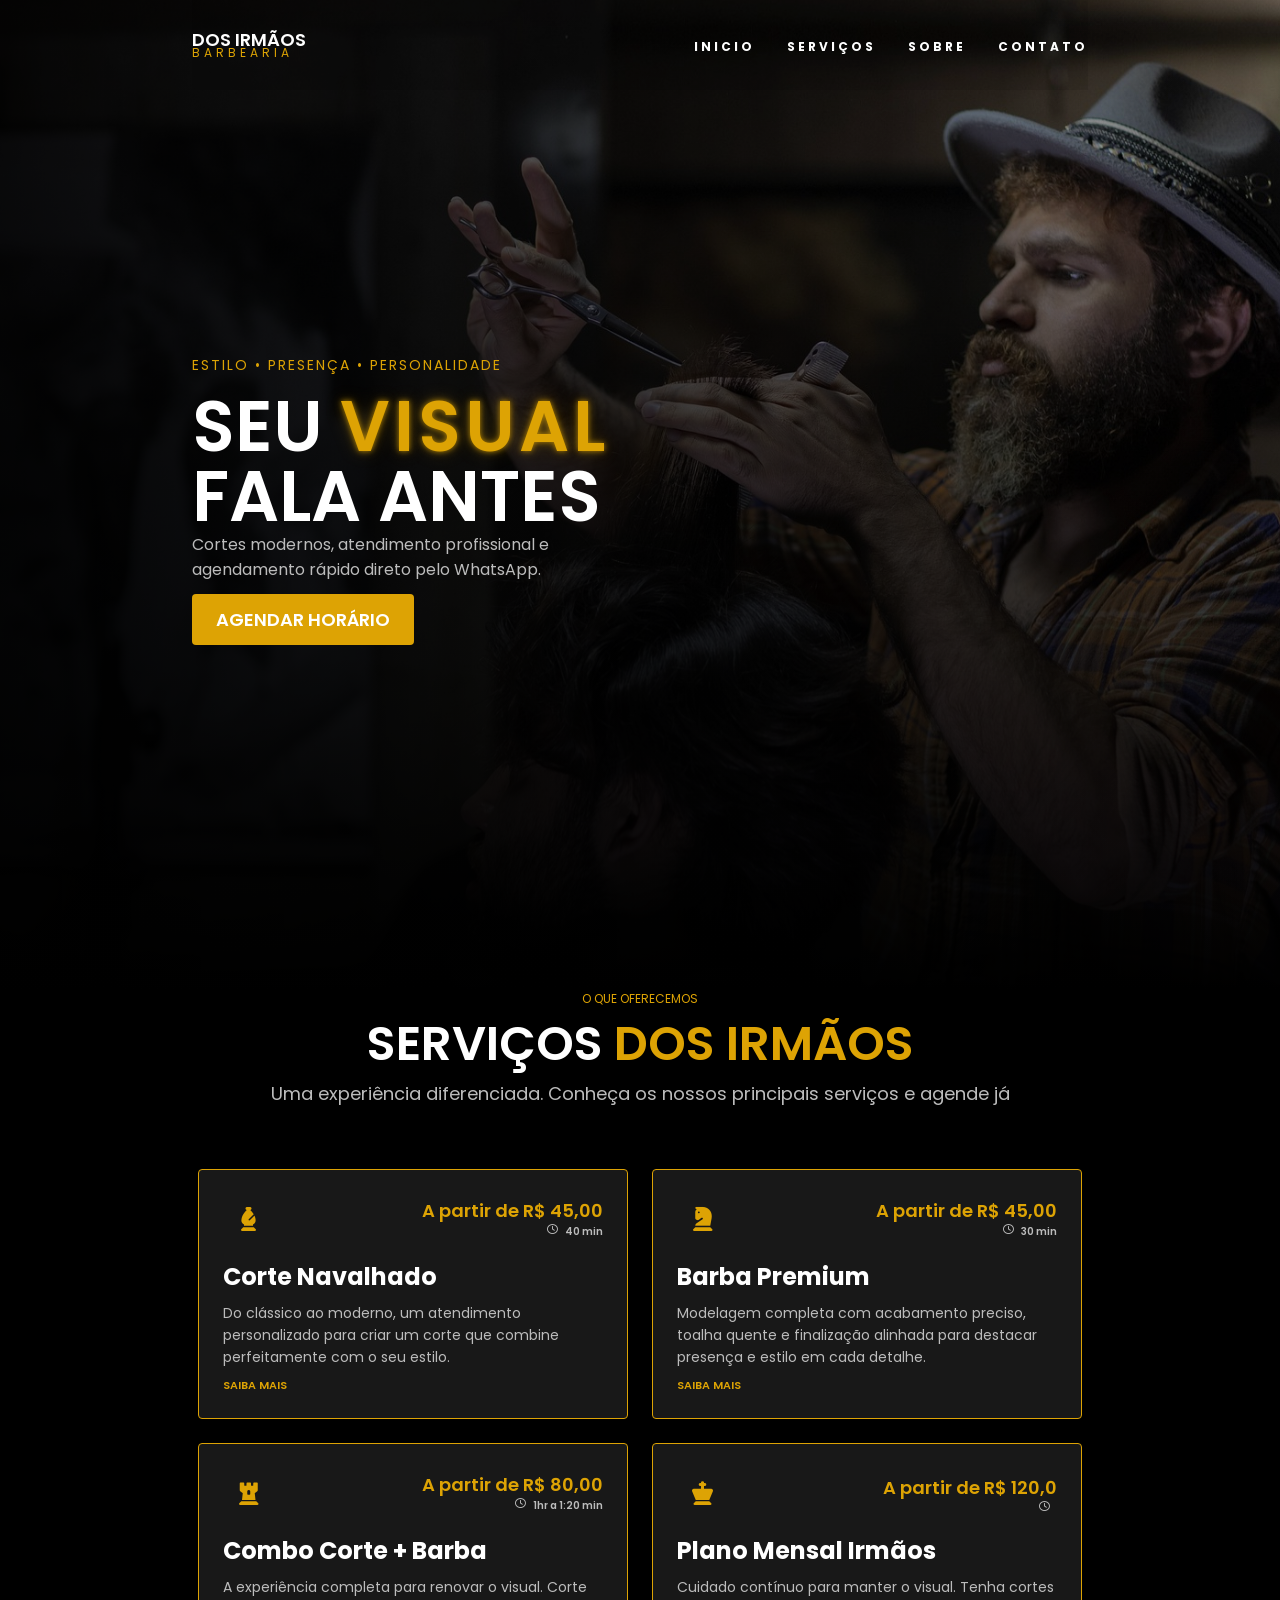
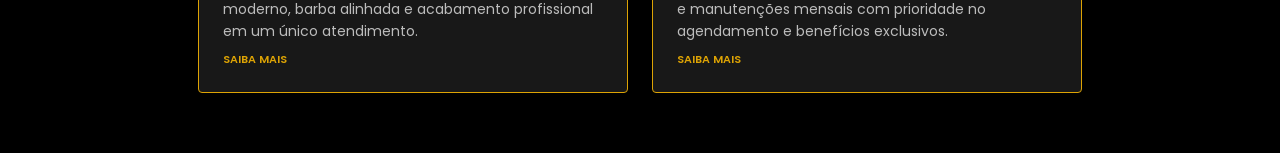
==== src/index.html @ 30e4559d "Deixei a header fixa e adicionei o efeito dela escurecer ao scrolar a tela com JS. Deixei tudo mais " ====
<!DOCTYPE html>
<html lang="en">
<head>
    <meta charset="UTF-8">
    <meta name="viewport" content="width=device-width, initial-scale=1.0">
    <link rel="stylesheet" href="https://cdnjs.cloudflare.com/ajax/libs/font-awesome/6.5.2/css/all.min.css">
    <link rel="stylesheet" href="nav_bar.css">
    <link rel="stylesheet" href="hero.css">
    <link rel="stylesheet" href="second.css">
    <title>Babearia Logo</title>
</head>
<body>
    <div class="fundo">
        <header>
            <div class="container">
                <nav id="nav_bar">
                    <div id="nav_logo">
                        <a href="/">
                            <span id="irmaos">Dos Irmãos</span>
                            <span id="barbearia">Barbearia</span>
                        </a>
                    </div>
                    <div class="mobile-menu">
                        <div class="line1"></div>
                        <div class="line2"></div>
                        <div class="line3"></div>
                    </div>
                    <div class="nav_list">
                        <ul>
                            <li><a href="/">Inicio</a></li>
                            <li><a href="/">Serviços</a></li>
                            <li><a href="/">Sobre</a></li>
                            <li><a href="/">Contato</a></li>
                        </ul>
                    </div>
                </div>
            </nav>
        </header>

        <div class="hero-section">
            <div class="container">
                <div id="hero-text">
                    <div id="text_um">
                        <p>ESTILO • PRESENÇA • PERSONALIDADE</p>
                    </div>
                    <div id="text_dois">
                        <p>SEU <span id="visual">VISUAL</span> FALA ANTES</p>
                    </div>
                    <div id="text_tres">
                        <p>Cortes modernos, atendimento profissional e agendamento rápido direto pelo WhatsApp.</p>
                    </div>

                    <div id="buttom_agendar">
                        <button>AGENDAR HORÁRIO</button>
                    </div>
                </div>
            </div>
        </div>
    </div>

    <div class="second-section">
        <div class="container">

            <div id="second_text">
                <div id="second_text_um">
                    <p>O QUE OFERECEMOS</p>
                </div>

                <div id="second_text_dois">
                    <p>SERVIÇOS <span>DOS IRMÃOS</span></p>
                </div>

                <div id="second_text_tres">
                    <p>Uma experiência diferenciada. Conheça os nossos principais serviços e agende já </p>
                </div>
            </div>

            <div class="cards">
                
                <div class="card">
                    <div id="hero_card">
                        <i class="fa-solid fa-chess-bishop icon_card"></i>

                        <div class="valor_time">
                            <p id="valor">A partir de R$ 45,00</p>
                            <div id="time">
                                <i id="relogio"
                                class="fa-regular fa-clock"></i>
                                <p> 40 min</p>
                            </div>
                        </div>
                    </div>

                    <div class="section_card">
                        <p id="corte_title">Corte Navalhado</p>

                        <p id="corte_text">
                            Do clássico ao moderno, um atendimento personalizado para criar um corte que combine perfeitamente com o seu estilo.
                        </p>

                        <a href="/">SAIBA MAIS</a>

                    </div>
                </div>

                <div class="card">
                    <div id="hero_card">
                        <i class="fa-solid fa-chess-knight icon_card"></i>

                        <div class="valor_time">
                            <p id="valor">A partir de R$ 45,00</p>
                            <div id="time">
                                <i id="relogio"
                                class="fa-regular fa-clock"></i>
                                <p> 30 min</p>
                            </div>
                        </div>
                    </div>

                    <div class="section_card">
                        <p id="corte_title">Barba Premium</p>

                        <p id="corte_text">
                            Modelagem completa com acabamento preciso, toalha quente e finalização alinhada para destacar presença e estilo em cada detalhe.
                        </p>

                        <a href="/">SAIBA MAIS</a>

                    </div>
                </div>

                <div class="card">
                    <div id="hero_card">
                        <i class="fa-solid fa-chess-rook icon_card"></i>

                        <div class="valor_time">
                            <p id="valor">A partir de R$ 80,00</p>
                            <div id="time">
                                <i id="relogio"
                                class="fa-regular fa-clock"></i>
                                <p> 1hr a 1:20 min</p>
                            </div>
                        </div>
                    </div>

                    <div class="section_card">
                        <p id="corte_title">Combo Corte + Barba</p>

                        <p id="corte_text">
                            A experiência completa para renovar o visual. Corte moderno, barba alinhada e acabamento profissional em um único atendimento.
                        </p>

                        <a href="/">SAIBA MAIS</a>

                    </div>
                </div>

                <div class="card">
                    <div id="hero_card">
                        <i class="fa-solid fa-chess-king icon_card"></i>

                        <div class="valor_time">
                            <p id="valor">A partir de R$ 120,0</p>
                            <div id="time">
                                <i id="relogio" class="fa-regular fa-clock"></i>
                            </div>
                        </div>
                    </div>

                    <div class="section_card">
                        <p id="corte_title">Plano Mensal Irmãos</p>

                        <p id="corte_text">
                            Cuidado contínuo para manter o visual. Tenha cortes e manutenções mensais com prioridade no agendamento e benefícios exclusivos.
                        </p>

                        <a href="/">SAIBA MAIS</a>

                    </div>
                </div>

            </div>

        </div>

    </div>

    <script src="nav_bar.js"></script>
</body>
</html>
---- src/nav_bar.css ----
@import url('https://fonts.googleapis.com/css2?family=Outfit:wght@100..900&display=swap');

* {
    margin: 0;
    padding: 0;
    font-family: "Poppins", sans-serif;
}

.container {
    width: 70%;
    max-width: 1200px;
    margin: 0 auto;
}

body {
    overflow-x: hidden;
    background-color: black;
}

header {
    position: fixed;
    top: 0;
    left: 0;

    width: 100%;
    z-index: 1000;

    transition: 0.3s;
}
header.scrolled {
    background-color: rgba(0, 0, 0, 0.9);
    backdrop-filter: blur(10px);
    box-shadow: 0 0 10px rgba(0, 0, 0, 0.3);

}

#irmaos {
    font-size: 18px;
    font-weight: 600;
    letter-spacing: 0px;
}

#barbearia {
    font-size: 12px;
    color: rgb(221, 163, 4);
}


a {
    color: #fff;
    text-decoration: none;
    text-transform: uppercase;
}
a:hover {
    opacity: 0.7;
}

.nav_list ul li a {
    font-size: 12px;
    font-weight: 700;
}



#nav_logo {
    margin: 0px;
    padding: 0px;
    font-size: 24px;
    text-transform: uppercase;
    letter-spacing: 4px;
}

#nav_logo a {
    display: flex;
    flex-direction: column;
    line-height: 0.9;
}

#nav_bar {
    display: flex;
    justify-content: space-between;
    align-items: center;
    font-family: "Poppins", sans-serif ;
    background-color: rgba(0, 0, 0, 0.086);
    height: 10vh;
}

.nav_list ul{
    list-style: none;
    display: flex;
}

.nav_list li {
    letter-spacing: 3px;
    margin-left: 32px;
}

.mobile-menu div {
    width: 32px;
    height: 2px;
    background-color: #fff;
    margin: 8px;
    transition: 0.3s;
}
.mobile-menu {
    display: none;
    cursor: pointer;
}
.mobile-menu:hover {
    opacity: 0.7;
}

@media (max-width: 999px) {
    .nav_list {
        position: absolute;
        top: 8vh;
        right: 0;
        width: 50vw;
        height: 92vh;

        background-color: rgba(0, 0, 0, 0.404);

        transform: translateX(100%);
        transition: transform 0.3s ease-in;
    }
    .nav_list ul {
        height: 50%;
        
        flex-direction: column;
        align-items: center;
        justify-content: space-around;
    }

    .nav_list li {
        margin-left: 0;
        opacity: 0;
    }

    .mobile-menu {
        display: block;
    }
}       

.nav_list.active {
    transform: translateX(0);
}


@keyframes navLinkFade {
    from {
        opacity: 0;
        transform: translateX(50px);
    }
    to {
        opacity: 1;
        transform: translateX(0);
    }
}


.mobile-menu.active .line1 {
    transform: rotate(-45deg) translate(-8px, 8px);
}

.mobile-menu.active .line2{
    opacity: 0;
}

.mobile-menu.active .line3 {
    transform: rotate(45deg) translate(-5px, -7px);
}
---- src/hero.css ----
@import url('https://fonts.googleapis.com/css2?family=Cormorant+Garamond:wght@300;400;500;600;700&display=swap');

@import url('https://fonts.googleapis.com/css2?family=Poppins:wght@100;200;300;400;500;600;700;800;900&display=swap');

@import url('https://fonts.googleapis.com/css2?family=Montserrat:wght@100;200;300;400;500;600;700;800;900&display=swap');

.fundo {
    background: linear-gradient(to right,rgba(0, 0, 0, 0.869), rgba(0,0,0,.1)), 
    linear-gradient(to top, rgb(0,0,0),rgba(0, 0, 0, 0.007)),
    url(img/barbeiro.png);
    background-size: cover;
    background-position: center;
    background-repeat: no-repeat;

    min-height: 100svh;
    padding-top: 10vh;
}

.hero-section {
    display: flex;
    align-items: center;
    justify-content: flex-start;

    height: 90svh;
    font-family: "Poppins", sans-serif;
}

#hero-text {
    display: flex;
    align-items: flex-start;
    justify-content: center;
    flex-direction: column;

    width: 50vh;
}

#text_um {
    color: rgb(221, 163, 4);
    font-size: 14px;
    padding: 16px 0px;
    letter-spacing: 2px;
}

#text_dois{
    color: rgb(255, 255, 255);
    font-size: 70px;
    font-weight: 600;
    line-height: 1.0;

    font-family: "Montserrat",sans-serif !important;
}

#text_tres {
    color: rgb(188, 188, 188);
    font-size: 16px;
    padding: 0 12px 0 0 ;
}

#buttom_agendar button{
    background-color: rgb(221, 163, 4);
    color: white;
    border: none;
    padding: 12px 24px;
    margin: 12px 0px 6px 0px;
    cursor: pointer;
    border-radius: 4px;

    font-size: 18px;
    font-weight: 600;
    font-family: "poppins",sans-serif;

    transition: 0.3s;
}

#buttom_agendar button:hover {
    background-color: white;
    color: rgb(221, 163, 4);
}

#visual {
    color: rgb(221, 163, 4);
    letter-spacing: 4px;

    text-shadow:
    0 0 5px rgba(221, 163, 4, 0.6),
    0 0 10px rgba(221, 163, 4, 0.4),
    0 0 20px rgba(221, 163, 4, 0.2);
}

@media (max-width: 999px) {
    .container {
        width: 80%;
    }

    .hero-section {
        align-items: flex-start;
        padding: 48px 0;
    }

    #hero-text {
        width: 100%;

        gap: 18px;
    }

    span {
        text-shadow: 0 0 5px rgba(221,163,4, 0.2),
        0 0 10px rgba(221,163,4,0.3);
    }

    #text_um {
        font-size: 12px;
    }
    #text_dois {
        font-size: 60px;
    }
    #text_tres {
        font-size: 16px;
    }


    }
---- src/second.css ----
* {
    font-family: "Poppins", sans-serif;
}

.second-section {
    background-color: black;

}



.second-section .container{
    padding:  0;
    display: flex;
    align-items: center;
    flex-direction: column;


    color: white;
    text-align: center;
}

#second_text {
    width: 100%;
    max-width: 900px;
}

#second_text_um {
    color: rgb(221, 163, 4);
    font-size: 12px;
}

#second_text_dois {
    font-size: 48px;
    font-weight: 600;

}

#second_text_dois span {
    color: rgb(221, 163, 4)
}

#second_text_tres {
    color: rgb(188, 188, 188);
    font-size: 18px;
    line-height: 1.6;
}


.cards {
    margin: 60px 0;
    display: flex;
    flex-wrap: wrap;
    align-items: center;
    justify-content: center;

    gap: 24px;
}

.card {
    background-color: rgb(24, 24, 24);
    display: flex;
    flex-direction: column;
    justify-content: space-between;
   
    border: 1px solid rgb(221, 163, 4);
    border-radius: 4px;
    padding: 24px;
    width: 380px;
    min-height: 200px;

    transition: 0.3s;
}
.card:hover {
    background-color: rgb(27, 27, 27);
    transform: translateY(-4px);

    border-color: rgb(221, 163, 4);
    box-shadow: 0 0 10px rgba(221, 163, 4,0.1),
    0 0 30px rgba(221, 163, 4,0.2);
}

#hero_card {
    display: flex;
    align-items: center;
    justify-content: space-between;

    width: 100%;
}

.icon_card {
    display: flex;
    align-items: center;
    justify-content: center;

    font-size: 24px;
    color: rgb(221, 163, 4);
    padding: 0;

    width: 50px;
    height: 50px;
    border-radius: 50%;

    transition: 0.3s;
}
.card:hover .icon_card {
    background-color: rgb(221, 163, 4);
    color: white;
}

.valor_time {
    display: flex;
    font-weight: 600;
    flex-direction: column;
    align-items: flex-end;
}
#valor {
    color: rgb(221, 163, 4);
    font-size: 18px;
}
#time {
    display: flex;
    color: rgb(188, 188, 188);
    font-size: 10px;
}
#relogio {
    color:rgb(188, 188, 188);
    font-size: 10px;
    padding: 0 8px 0 0;
}

.section_card {
    display: flex;
    flex-direction: column;
    text-align: left;
    margin-top: 12px;
    gap: 8px;
}
#corte_title {
    font-size: 24px;
    font-weight: 700;
}
#corte_text {
    font-size: 14px;
    color: rgb(188, 188, 188);
    line-height: 1.6;
}

.section_card a {
    font-size: 11px;
    color: rgb(221, 163, 4);
    font-weight: 600;

    transition: 0.3s;
}

.section_card a:hover {
    letter-spacing: 2px;
}

@media (max-width:999px) {
    
    .container {
        width: 80%;
        max-width: 900px;
    }

    #second_text_um {
        padding: 12px 0;
    }

    #second_text_dois {
        font-size: 40px;
        line-height: 1;
    }

    #second_text_tres {
        padding: 12px 0;
    }

    .card {
        width: 100%;
        max-width: 320px;

        height: auto;
    }

}
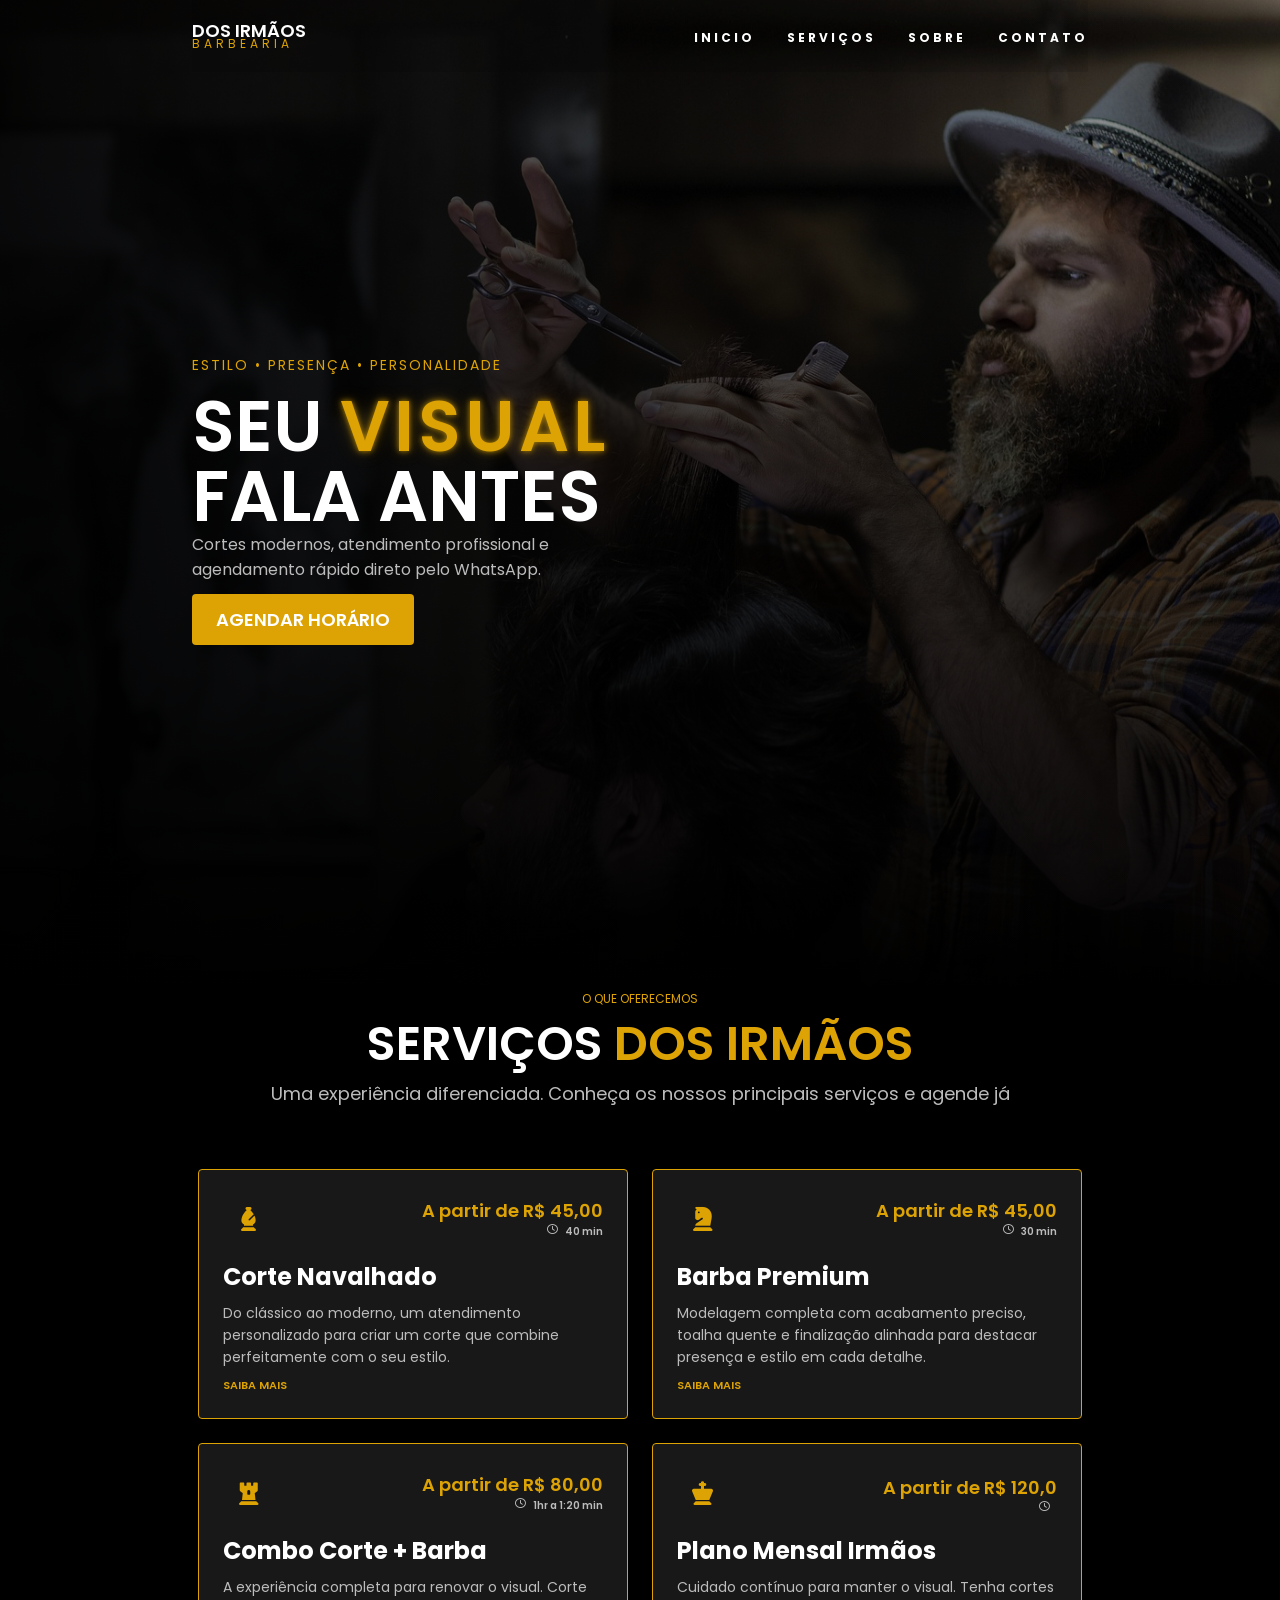
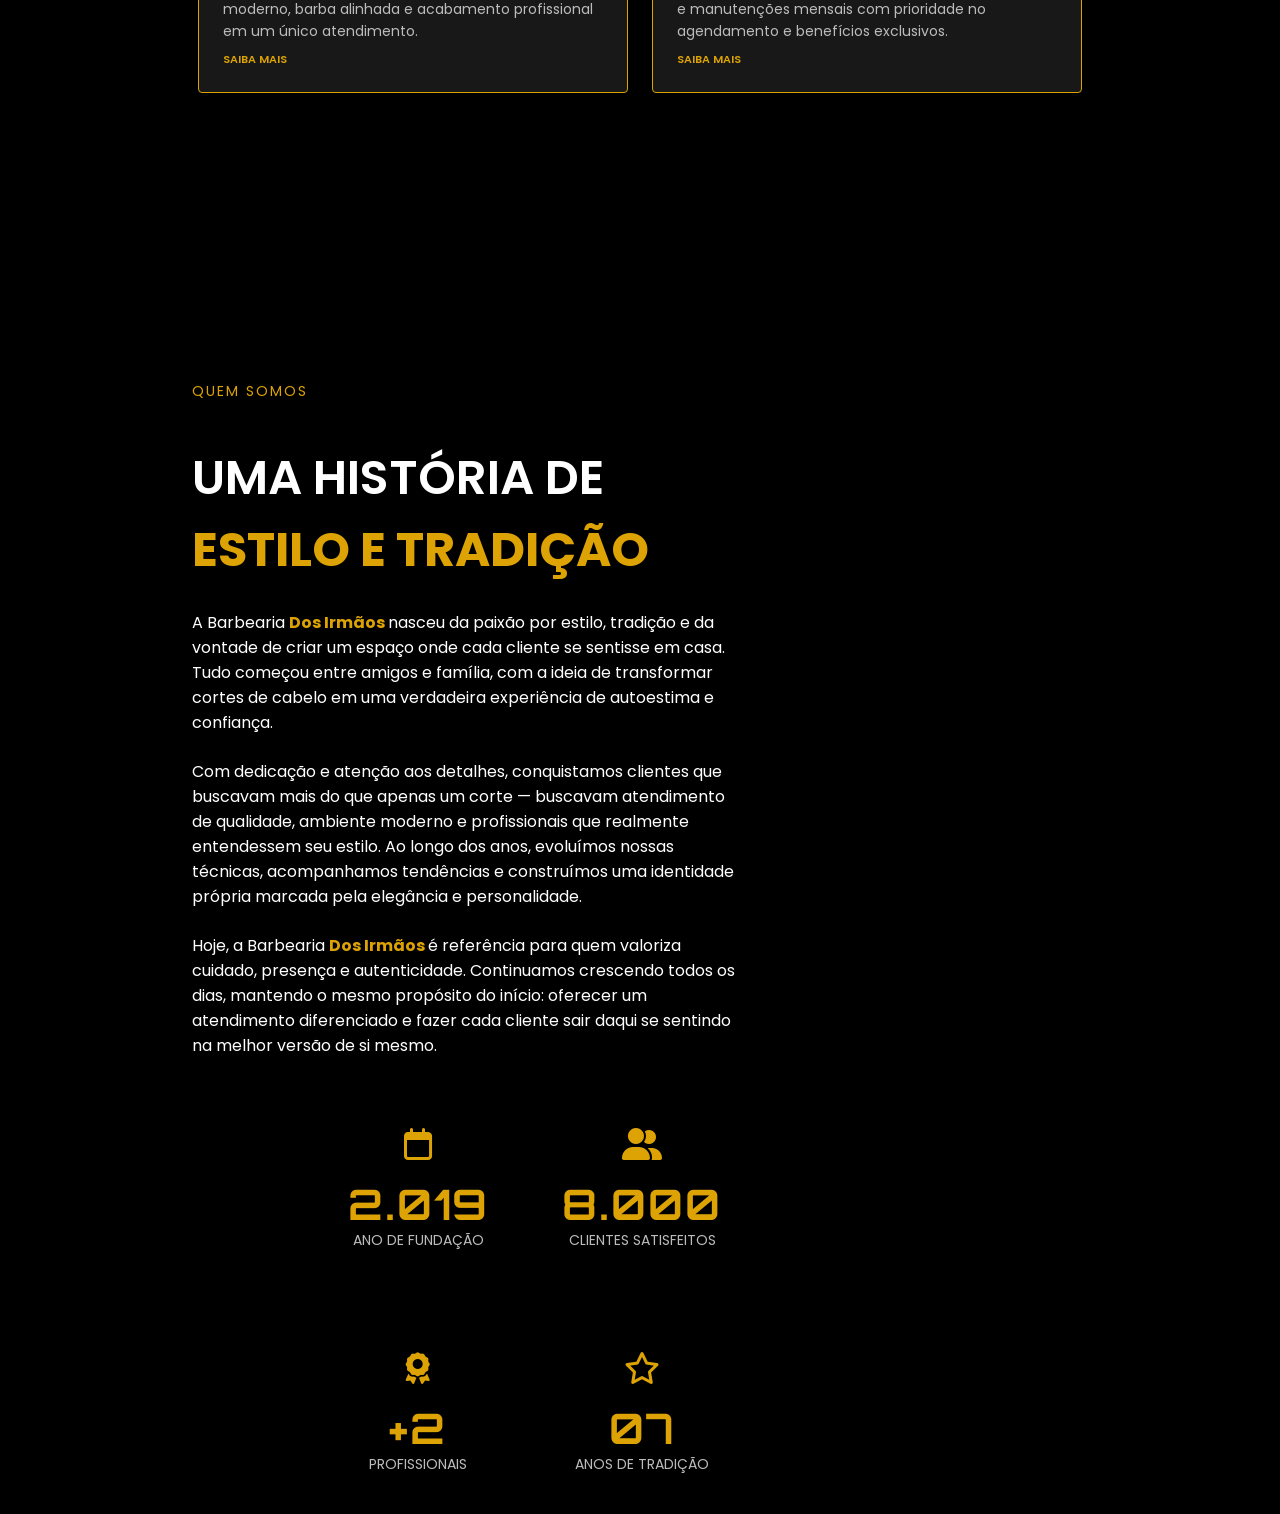
==== commit 20edc50e: "ajustei o tamanho da header. Criei a terceira sessão e deixei responsivo." ====
--- a/src/index.html
+++ b/src/index.html
@@ -7,6 +7,8 @@
     <link rel="stylesheet" href="nav_bar.css">
     <link rel="stylesheet" href="hero.css">
     <link rel="stylesheet" href="second.css">
+    <link rel="stylesheet" href="third.css">
+
     <title>Babearia Logo</title>
 </head>
 <body>
@@ -185,6 +187,65 @@
 
     </div>
 
+
+    <div class="third-section">
+        <div class="container">
+            <div id="third_history">
+
+                <p id="third_text_um">QUEM SOMOS</p>
+                <p id="third_text_dois">
+                    UMA HISTÓRIA DE <span>ESTILO E TRADIÇÃO</span>
+                </p>
+                <p>A Barbearia <span> Dos Irmãos </span> nasceu da paixão por estilo, tradição e da vontade de criar um espaço onde cada cliente se sentisse em casa. Tudo começou entre amigos e família, com a ideia de transformar cortes de cabelo em uma verdadeira experiência de autoestima e confiança.
+                </p>
+
+                <p>Com dedicação e atenção aos detalhes, conquistamos clientes que buscavam mais do que apenas um corte — buscavam atendimento de qualidade, ambiente moderno e profissionais que realmente entendessem seu estilo. Ao longo dos anos, evoluímos nossas técnicas, acompanhamos tendências e construímos uma identidade própria marcada pela elegância e personalidade.
+                </p>
+
+                <p>Hoje, a Barbearia <span> Dos Irmãos </span> é referência para quem valoriza cuidado, presença e autenticidade. Continuamos crescendo todos os dias, mantendo o mesmo propósito do início: oferecer um atendimento diferenciado e fazer cada cliente sair daqui se sentindo na melhor versão de si mesmo.</p>
+
+            </div>
+
+            <div class="third_cards">
+
+                <div class="third_card">
+                    <i class="third_icon fa-regular fa-calendar"></i>
+
+                    <h1 class="num-font">2.019</h1>
+
+                    <p>ANO DE FUNDAÇÃO</p>
+                </div>
+
+                <div class="third_card">
+                    <i class="third_icon fa-solid fa-user-group"></i>
+
+                    <h1 class="num-font">8.000</h1>
+
+                    <p>CLIENTES SATISFEITOS</p>
+                </div>
+
+                <div class="third_card">
+                    <i class="third_icon fa-solid fa-award"></i>
+
+                    <h1 class="num-font">+2</h1>
+
+                    <p>PROFISSIONAIS</p>
+                </div>
+
+                <div class="third_card">
+                    <i class="third_icon fa-regular fa-star"></i>
+
+                    <h1 class="num-font">07</h1>
+
+                    <p>ANOS DE TRADIÇÃO</p>
+                </div>
+
+            </div>
+
+        </div>
+    </div>
+
+
     <script src="nav_bar.js"></script>
 </body>
 </html>
--- a/src/nav_bar.css
+++ b/src/nav_bar.css
@@ -82,7 +82,7 @@
     align-items: center;
     font-family: "Poppins", sans-serif ;
     background-color: rgba(0, 0, 0, 0.086);
-    height: 10vh;
+    height: 8vh;
 }
 
 .nav_list ul{
--- a/src/second.css
+++ b/src/second.css
@@ -18,6 +18,7 @@
 
     color: white;
     text-align: center;
+    padding-bottom: 20vh;
 }
 
 #second_text {
--- a/src/third.css
+++ b/src/third.css
@@ -0,0 +1,114 @@
+@import url('https://fonts.googleapis.com/css2?family=Orbitron:wght@400..900&display=swap');
+
+.third-section {
+    background: linear-gradient(rgba(0, 0, 0, 0.713)), url(img/salao.png);
+    min-height: 100svh;
+}
+
+.third-section .container {
+    display: flex;
+    align-items: center;
+    justify-content: space-between;
+    flex-wrap: wrap;
+
+    color: white;
+    min-height: 100svh;
+}
+
+#third_history {
+    display: flex;
+    align-items: flex-start;
+    justify-content: center;
+    flex-direction: column;
+
+    padding: 32px 0 ;
+    width: 550px;
+    gap: 24px;
+}
+
+#third_text_um {
+    color: rgb(221, 163, 4);
+    font-size: 14px;
+    padding: 16px 0px;
+    letter-spacing: 2px;
+}
+#third_text_dois {
+    font-size: 48px;
+    font-weight: 600;
+}
+#third_text_dois span {
+    color: rgb(221, 163, 4);
+}
+
+#third_history p span {
+    color: rgb(221, 163, 4);
+    font-weight: 700;
+}
+
+.third_cards {
+    display: flex;
+    align-items: center;
+    justify-content: flex-end;
+    flex-wrap: wrap;
+
+    width: 550px;
+    gap: 24px;
+}
+
+.third_card {
+    display: flex;
+    align-items: center;
+    justify-content: center;
+    flex-direction: column;
+
+    width: 200px;
+    height: 200px;
+    
+}
+
+.third_icon {
+    color: rgb(221, 163, 4);
+    font-size: 32px;
+}
+.num-font {
+    color: rgb(221, 163, 4);
+    font-family: "Orbitron";
+    font-weight: 700;
+    font-size: 42px;
+    letter-spacing: 2px;
+
+    padding-top: 18px;
+}
+
+.third_cards p {
+    color: rgb(188, 188, 188);
+    font-size: 14px;
+}
+
+@media (max-width: 999px) {
+    .third-section .container {
+        width: 100%;
+        max-width: 900px;
+    }
+    
+    #third_history {
+        padding: 20px;
+    }
+
+    #third_text_dois {
+        font-size: 30px;
+    }
+
+
+    .third_cards {
+        padding: 20px;
+        justify-content: center;
+    }
+
+    .third_card {
+        width: 150px;
+    }
+
+
+
+}
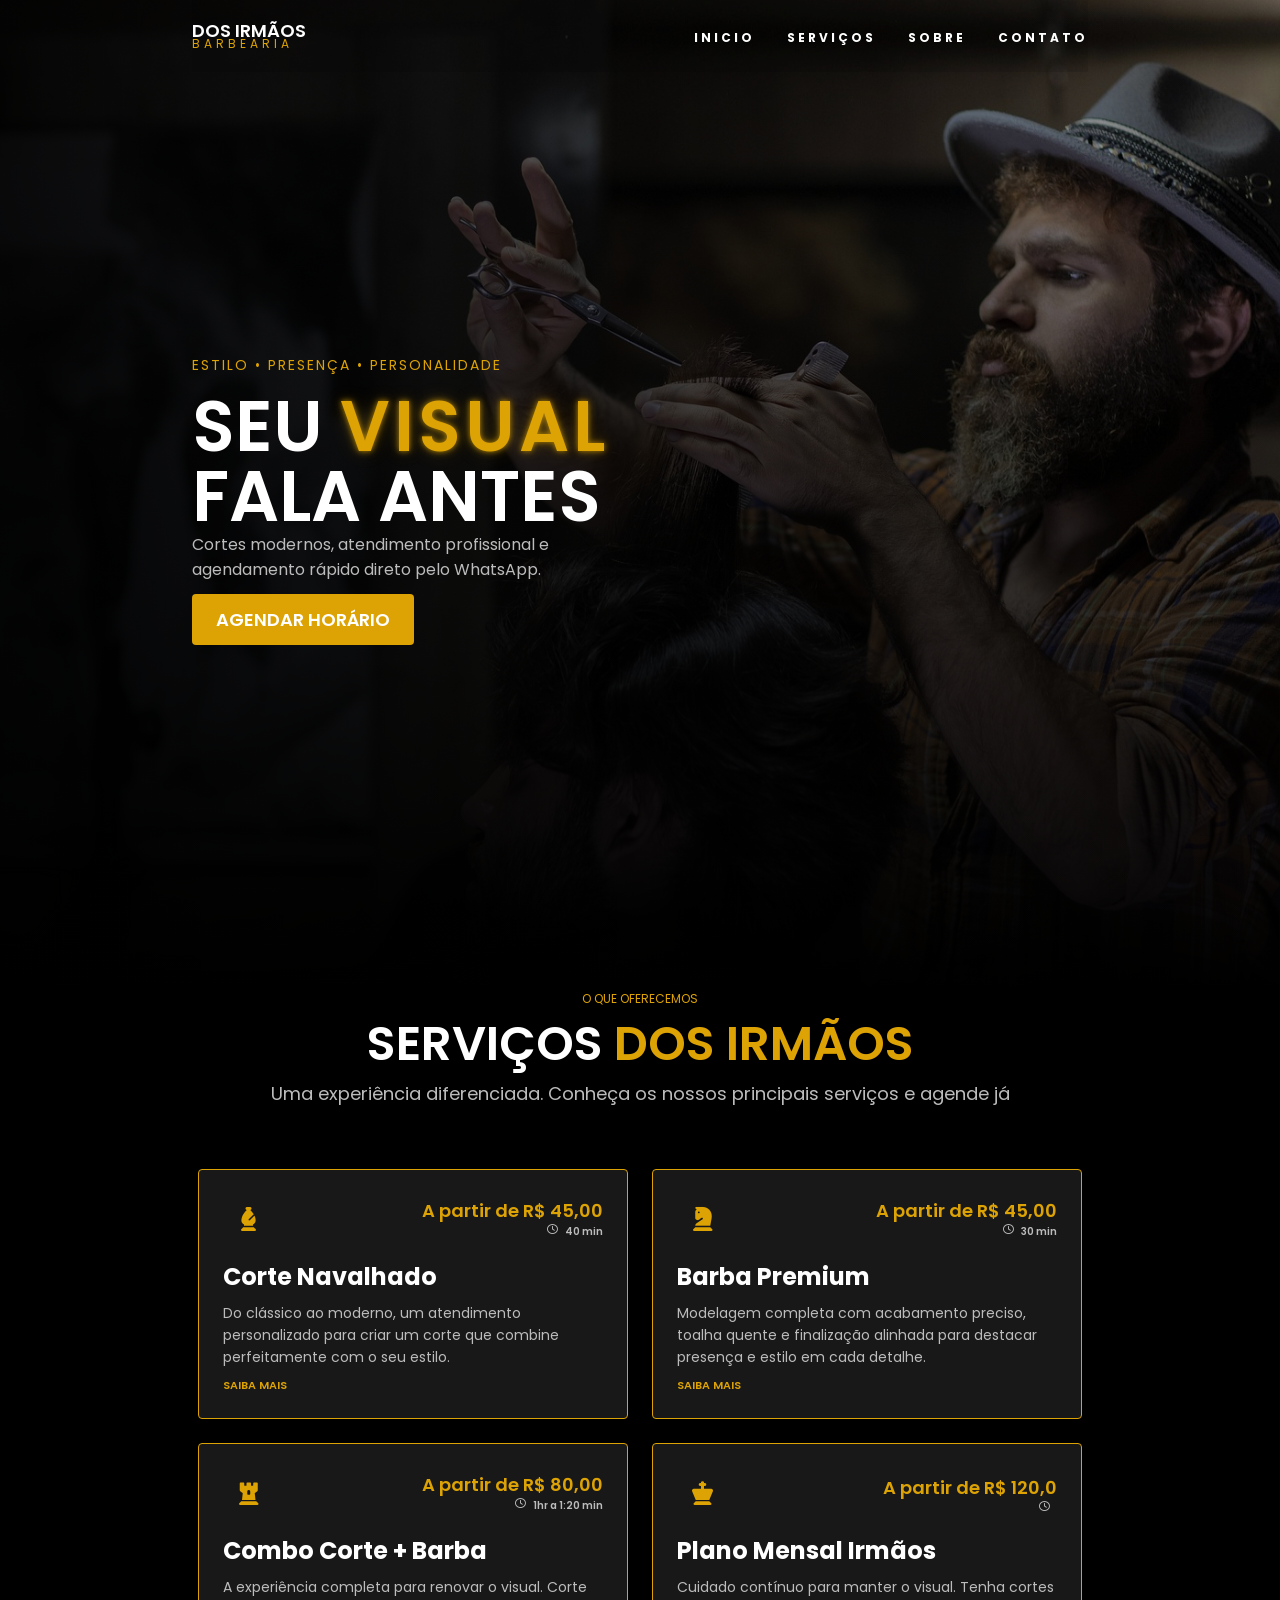
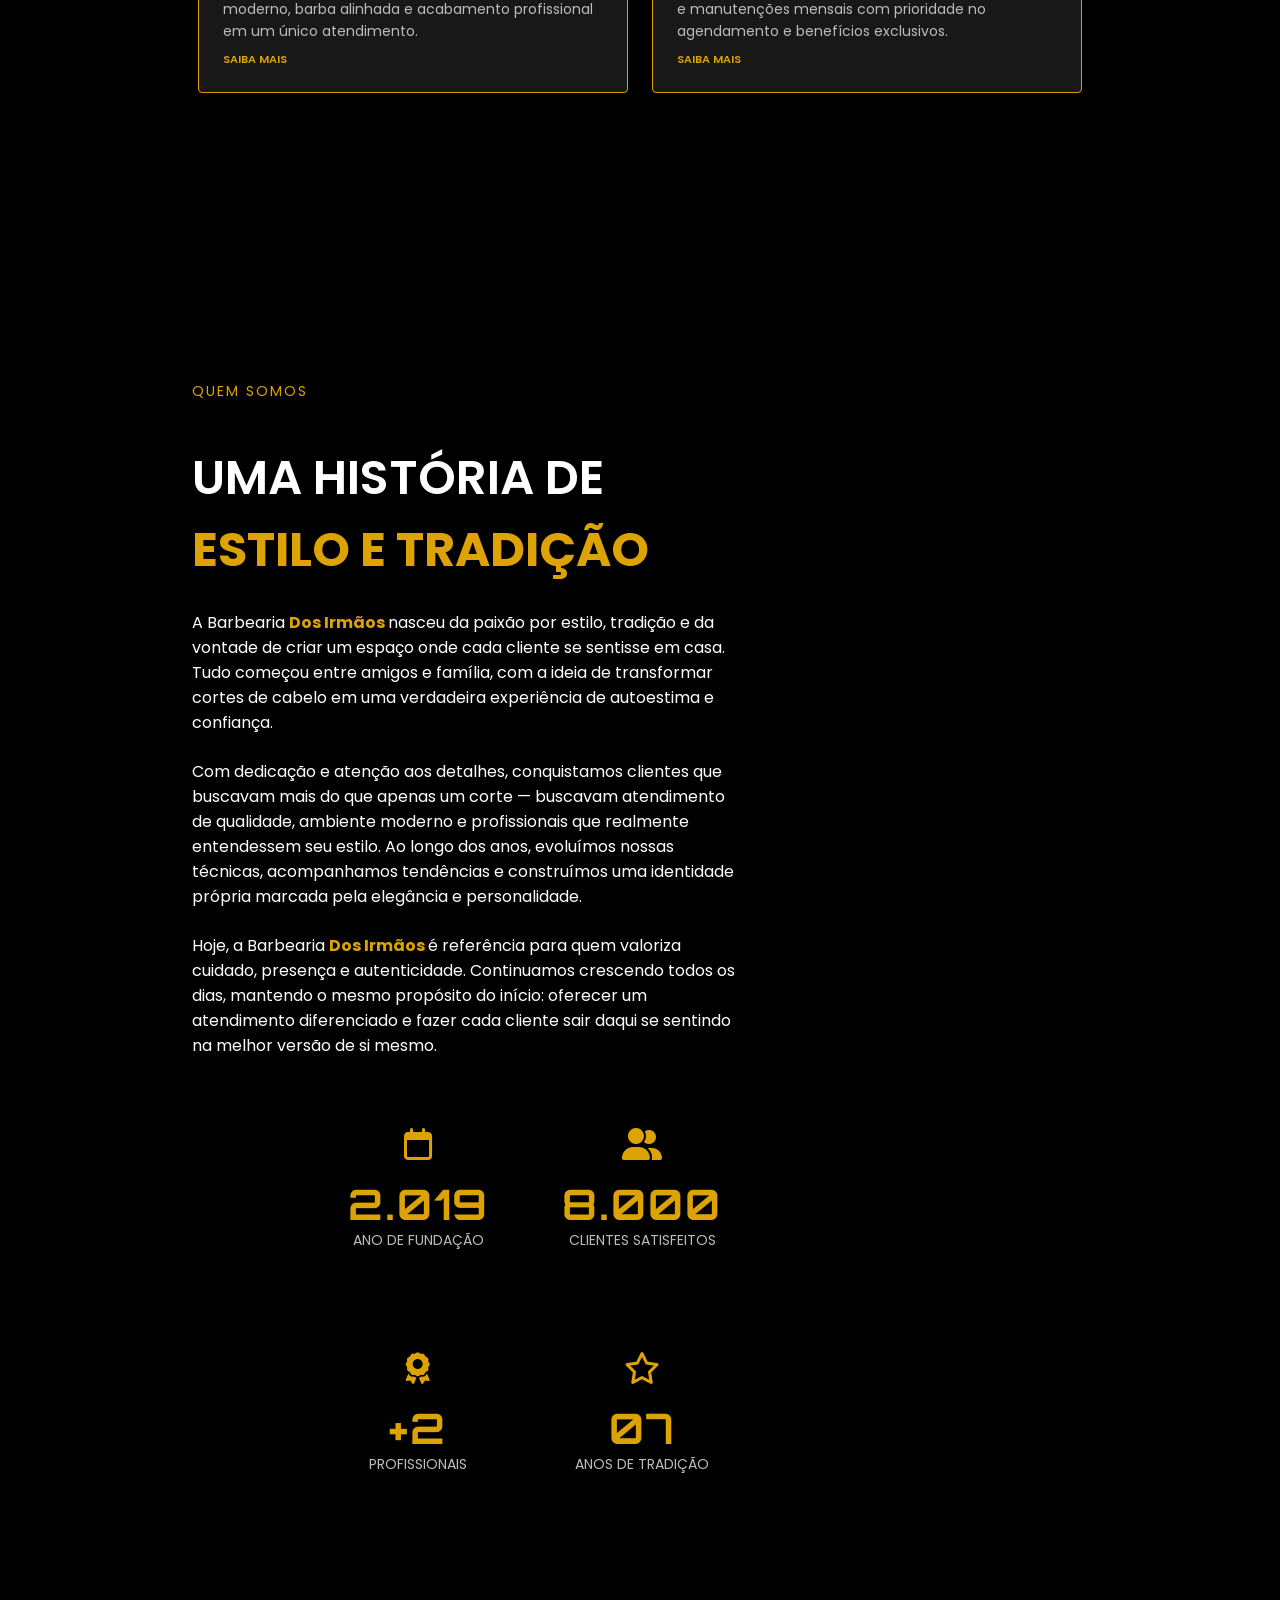
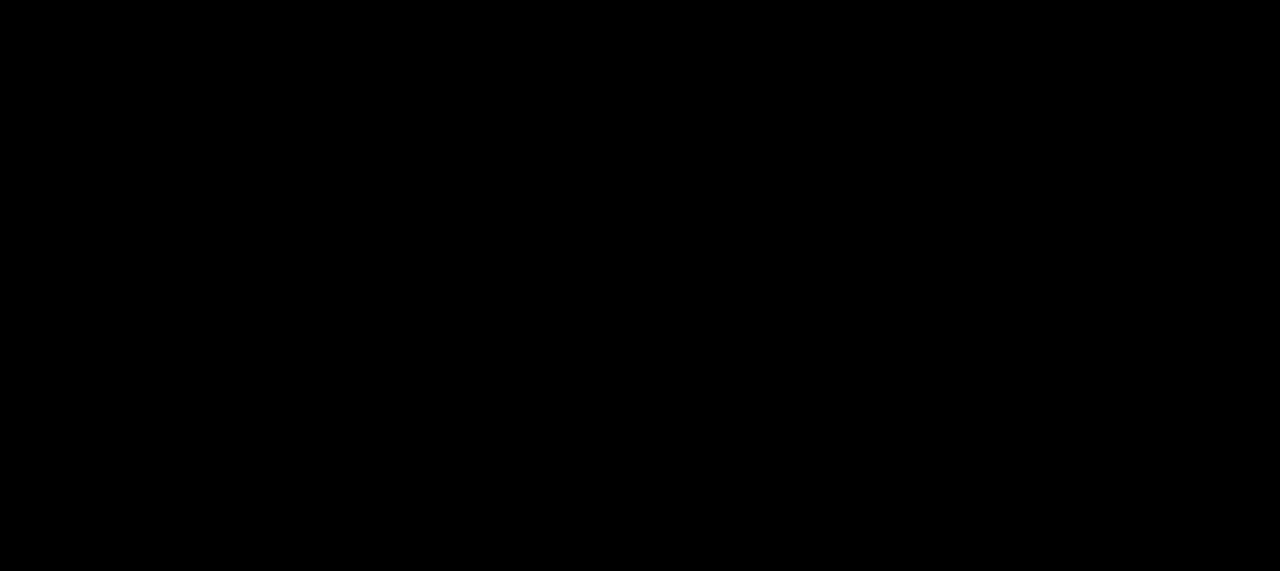
==== commit c805ec33: "Adicionei a ultima e quarta section." ====
--- a/src/index.html
+++ b/src/index.html
@@ -8,6 +8,7 @@
     <link rel="stylesheet" href="hero.css">
     <link rel="stylesheet" href="second.css">
     <link rel="stylesheet" href="third.css">
+    <link rel="stylesheet" href="fourth.css">
 
     <title>Babearia Logo</title>
 </head>
@@ -245,6 +246,35 @@
         </div>
     </div>
 
+    <div class="fourth-section">
+        <div class="container">
+            <div id="fourth_text">
+                <p>ONDE ESTAMOS</p>
+
+                <p>VENHA NOS <span>VISITAR</span></p>
+            </div>
+
+            <div class="fourth_contact">
+                <div class="contact">
+                    <div class="card_contact">
+                        <p>ENDEREÇO</p>
+                        <p>R. TATATA TATATA,100 - Samuel</p>
+                        <P>São Paulo-SP,00000-000</P>
+                        <p>Ao Lado de algum lugar</p>
+                    </div>
+                
+                </div>
+
+                <div class="google_maps">
+                    <iframe src="https://www.google.com/maps/embed?pb=!1m18!1m12!1m3!1d29320.153525972713!2d-46.68152042485352!3d-23.278752385561283!2m3!1f0!2f0!3f0!3m2!1i1024!2i768!4f13.1!3m3!1m2!1s0x94cee5f437cf13d9%3A0xf72d28011b8a12c4!2sFazenda%20Vale%20dos%20Eucaliptos!5e0!3m2!1spt-BR!2sbr!4v1778198972930!5m2!1spt-BR!2sbr" width="400" height="500" style="border:0;" allowfullscreen="" loading="lazy" referrerpolicy="no-referrer-when-downgrade"></iframe>
+                </div>
+
+                
+            </div>
+
+        </div>
+    </div>
+
 
     <script src="nav_bar.js"></script>
 </body>
--- a/src/third.css
+++ b/src/third.css
@@ -109,6 +109,5 @@
         width: 150px;
     }
 
-
-
+    
 }
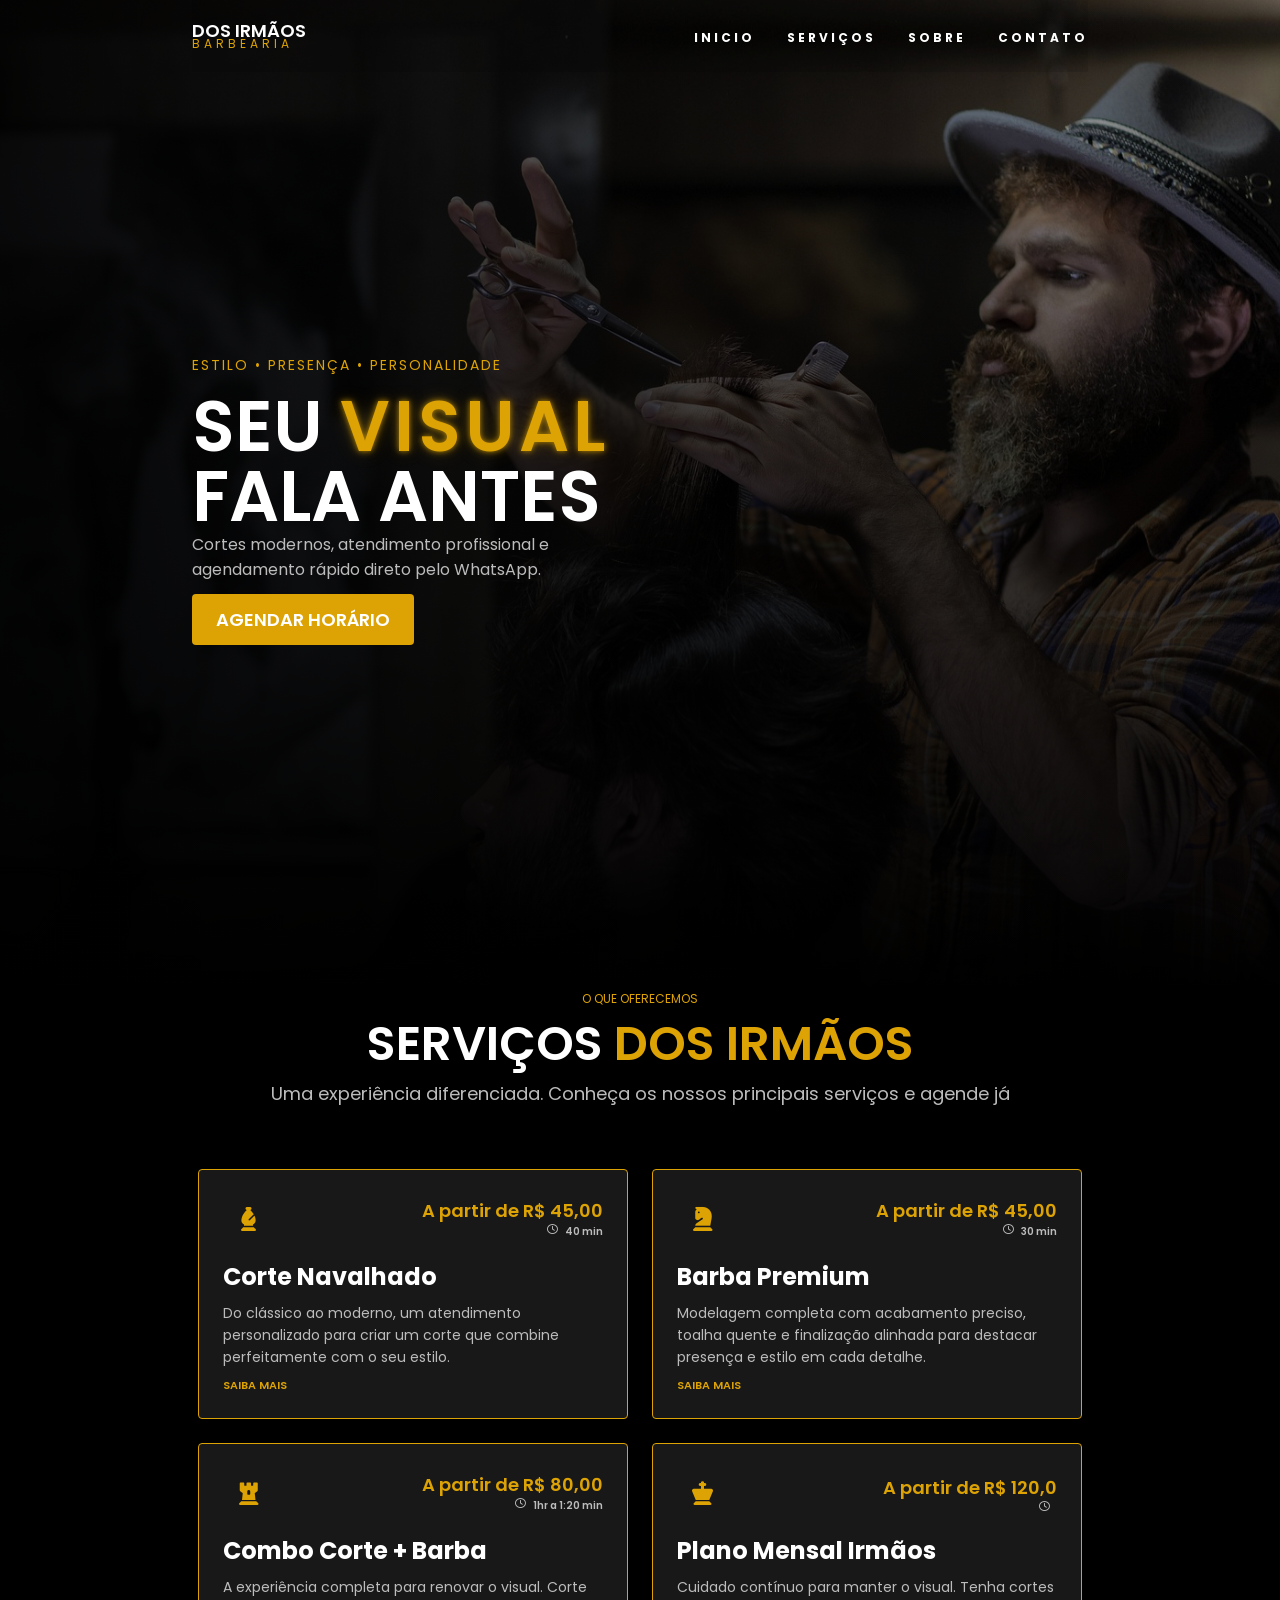
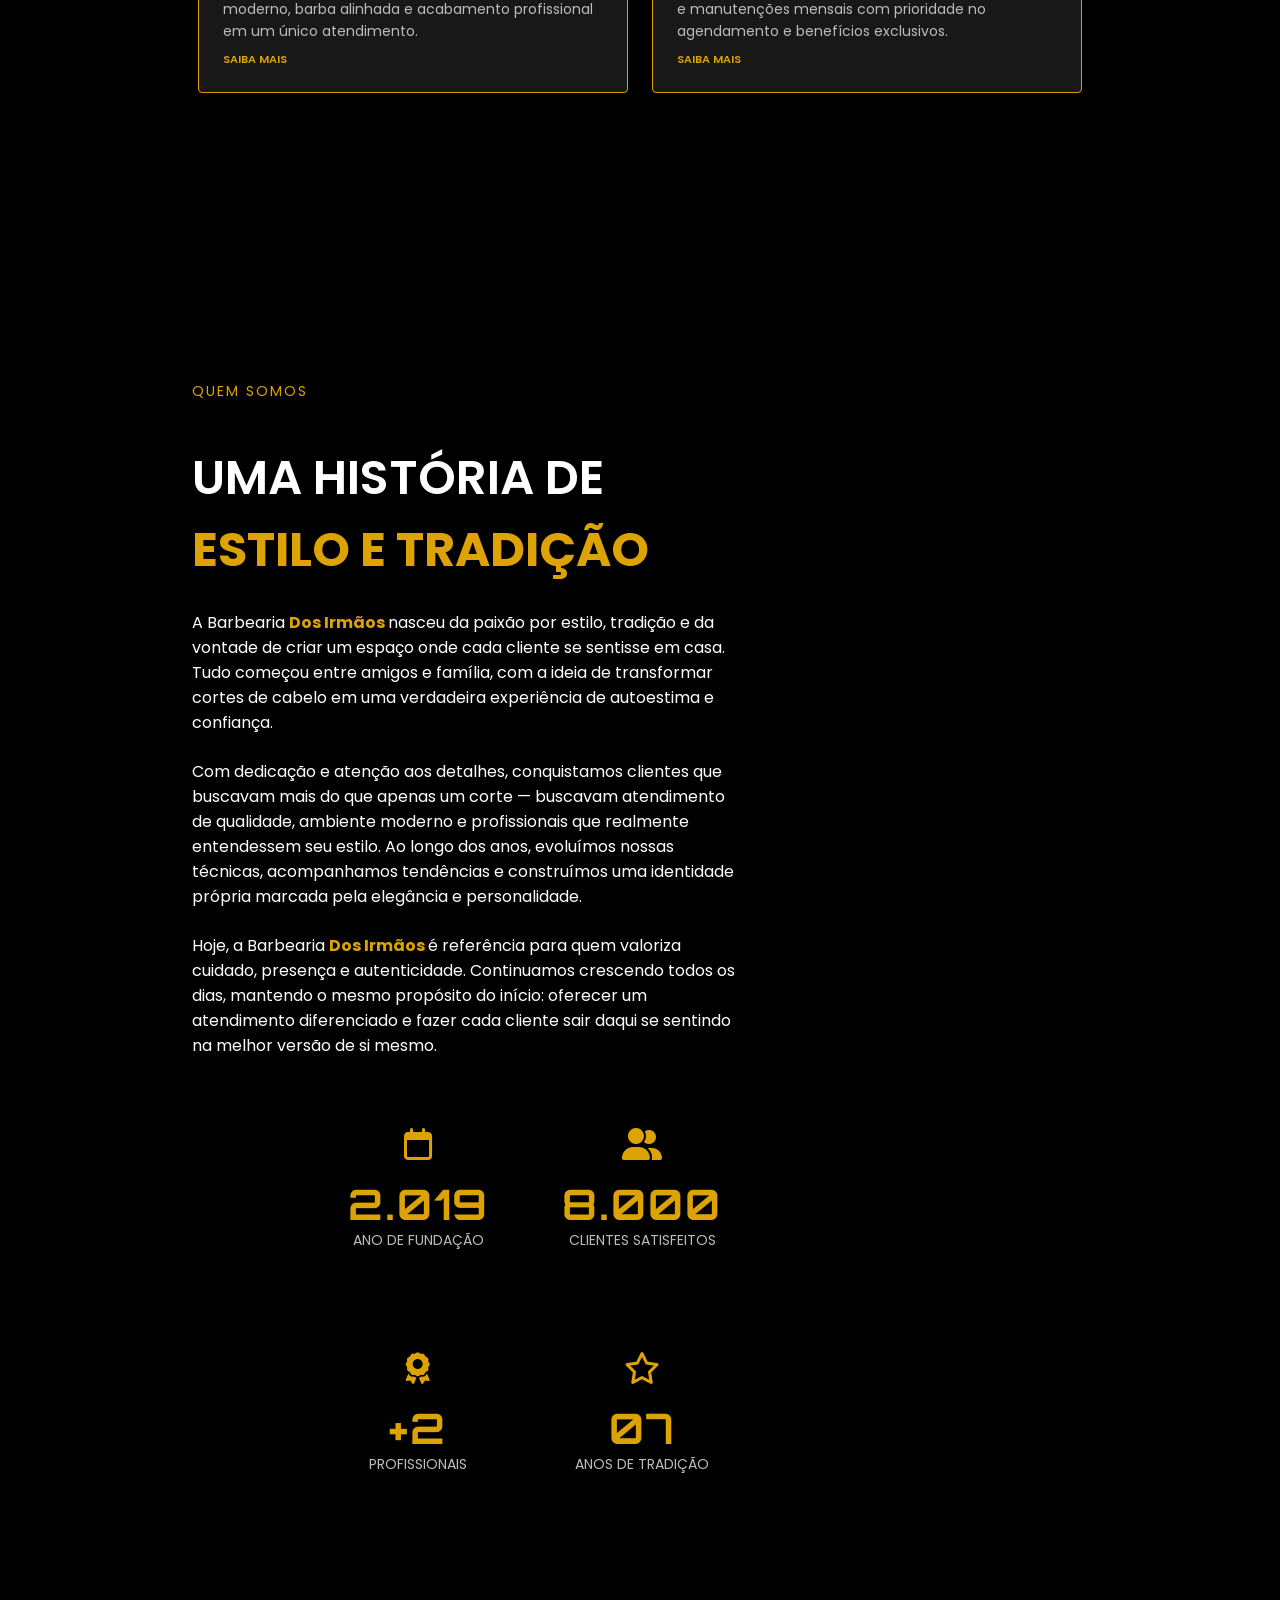
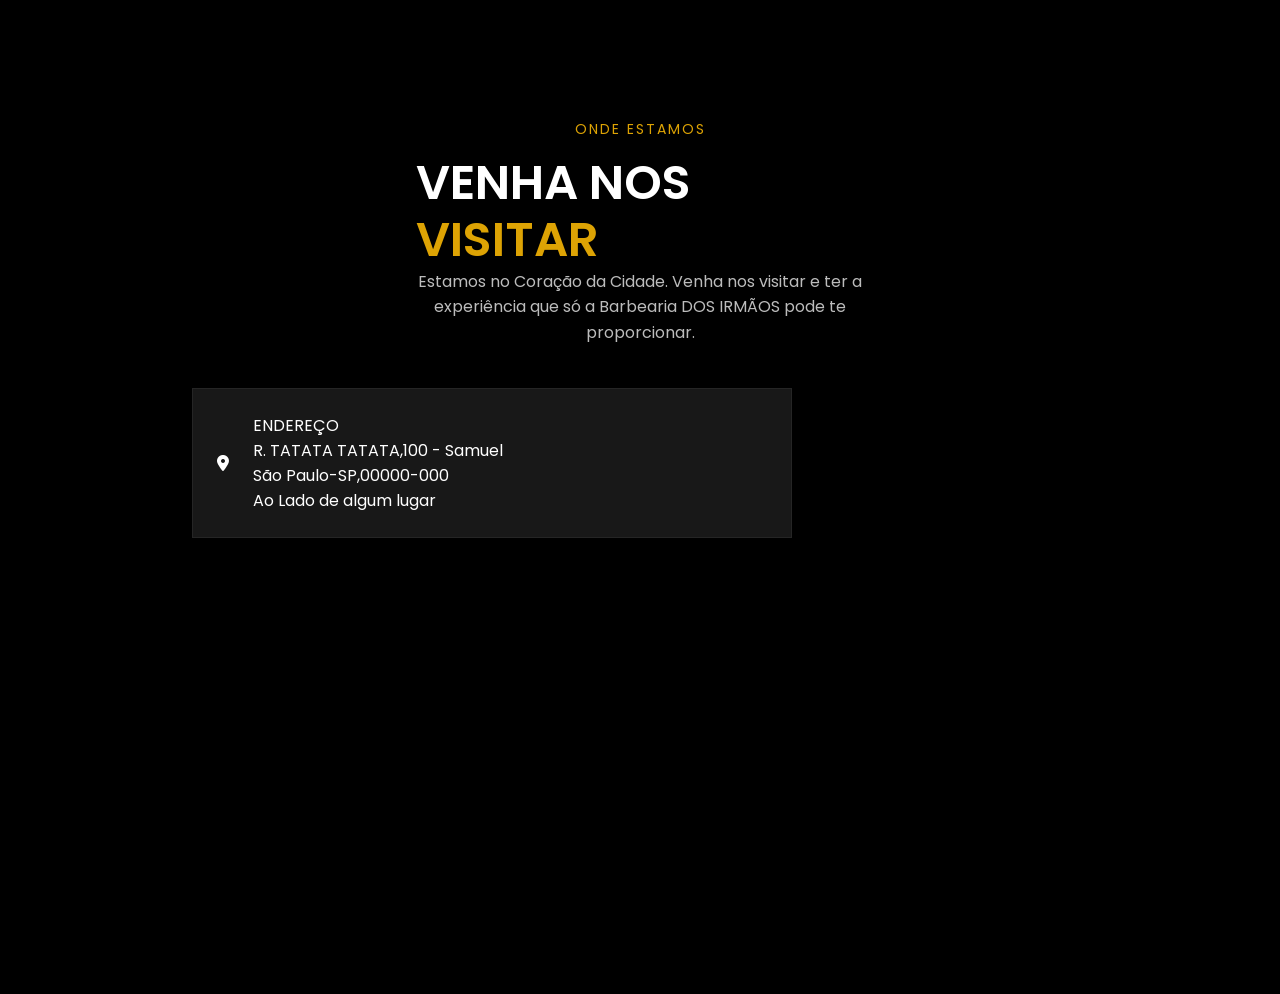
==== commit a7b3a39c: "Ajustando google maps e cards da quarta sessão.." ====
--- a/src/index.html
+++ b/src/index.html
@@ -249,24 +249,33 @@
     <div class="fourth-section">
         <div class="container">
             <div id="fourth_text">
-                <p>ONDE ESTAMOS</p>
-
-                <p>VENHA NOS <span>VISITAR</span></p>
+                <p id="fourth_text_um">ONDE ESTAMOS</p>
+
+                <h1>VENHA NOS <span>VISITAR</span></h1>
+
+                <p id="fourth_text_dois">
+                    Estamos no Coração da Cidade. Venha nos visitar e ter a experiência que só a Barbearia DOS IRMÃOS pode te proporcionar.
+                </p>
+
             </div>
 
             <div class="fourth_contact">
                 <div class="contact">
                     <div class="card_contact">
-                        <p>ENDEREÇO</p>
-                        <p>R. TATATA TATATA,100 - Samuel</p>
-                        <P>São Paulo-SP,00000-000</P>
-                        <p>Ao Lado de algum lugar</p>
+                        <i class="card_icon fa-solid fa-location-dot"></i>
+                        <div class="fourth_card_text">
+                            <p class="fourth_card_title">ENDEREÇO</p>
+                            <p>R. TATATA TATATA,100 - Samuel</p>
+                            <P class="fourth_card_text_um">São Paulo-SP,00000-000</P>
+                            <p class="fourth_card_text_dois">Ao Lado de algum lugar</p>
+                        </div>
+
                     </div>
                 
                 </div>
 
                 <div class="google_maps">
-                    <iframe src="https://www.google.com/maps/embed?pb=!1m18!1m12!1m3!1d29320.153525972713!2d-46.68152042485352!3d-23.278752385561283!2m3!1f0!2f0!3f0!3m2!1i1024!2i768!4f13.1!3m3!1m2!1s0x94cee5f437cf13d9%3A0xf72d28011b8a12c4!2sFazenda%20Vale%20dos%20Eucaliptos!5e0!3m2!1spt-BR!2sbr!4v1778198972930!5m2!1spt-BR!2sbr" width="400" height="500" style="border:0;" allowfullscreen="" loading="lazy" referrerpolicy="no-referrer-when-downgrade"></iframe>
+                    <iframe src="https://www.google.com/maps/embed?pb=!1m18!1m12!1m3!1d29320.153525972713!2d-46.68152042485352!3d-23.278752385561283!2m3!1f0!2f0!3f0!3m2!1i1024!2i768!4f13.1!3m3!1m2!1s0x94cee5f437cf13d9%3A0xf72d28011b8a12c4!2sFazenda%20Vale%20dos%20Eucaliptos!5e0!3m2!1spt-BR!2sbr!4v1778198972930!5m2!1spt-BR!2sbr" width="500" height="300" style="border:0;" allowfullscreen="" loading="lazy" referrerpolicy="no-referrer-when-downgrade"></iframe>
                 </div>
 
                 
--- a/src/nav_bar.css
+++ b/src/nav_bar.css
@@ -28,7 +28,7 @@
     transition: 0.3s;
 }
 header.scrolled {
-    background-color: rgba(0, 0, 0, 0.9);
+    background-color: rgba(18, 18, 18, 0.749);
     backdrop-filter: blur(10px);
     box-shadow: 0 0 10px rgba(0, 0, 0, 0.3);
 
--- a/src/fourth.css
+++ b/src/fourth.css
@@ -0,0 +1,74 @@
+.fourth-section {
+    background-color: black;
+}
+
+.fourth-section .container {
+    display: flex;
+    align-items: center;
+    justify-content: center;
+    flex-direction: column;
+    color: white;
+    height: 120svh;
+}
+#fourth_text {
+    margin: 42px 0 ;
+
+    display: flex;
+    align-items: center;
+    justify-content: center;
+    flex-direction: column;
+    width: 50%;
+
+    line-height: 1.2;
+}
+#fourth_text #fourth_text_um{
+    color: rgb(221, 163, 4);
+    font-size: 14px;
+    padding: 16px 0 ;
+    letter-spacing: 2px;
+}
+#fourth_text h1 {
+    font-size: 48px;
+    font-weight: 600;
+}
+#fourth_text span {
+    color: rgb(221, 163, 4);
+}
+#fourth_text #fourth_text_dois {
+    color: rgb(188, 188, 188);
+    font-size: 16px;
+    line-height: 1.6;
+    text-align: center;
+}
+
+
+.fourth_contact {
+    display: flex;
+    align-items: center;
+    justify-content: space-between;
+    flex-wrap: wrap;
+
+    min-width: 100%;
+}
+
+.contact {
+    display: flex;
+    align-items: center;
+    justify-content: center;
+    flex-direction: column;
+
+}
+
+.card_contact {
+    width: 550px;
+    height: 100px;
+
+    background-color: rgb(24, 24, 24);
+    border: solid 1px rgb(37, 37, 37);
+    display: flex;
+    align-items: center;
+    justify-content: flex-start;
+
+    padding: 24px;
+    gap: 24px;
+}
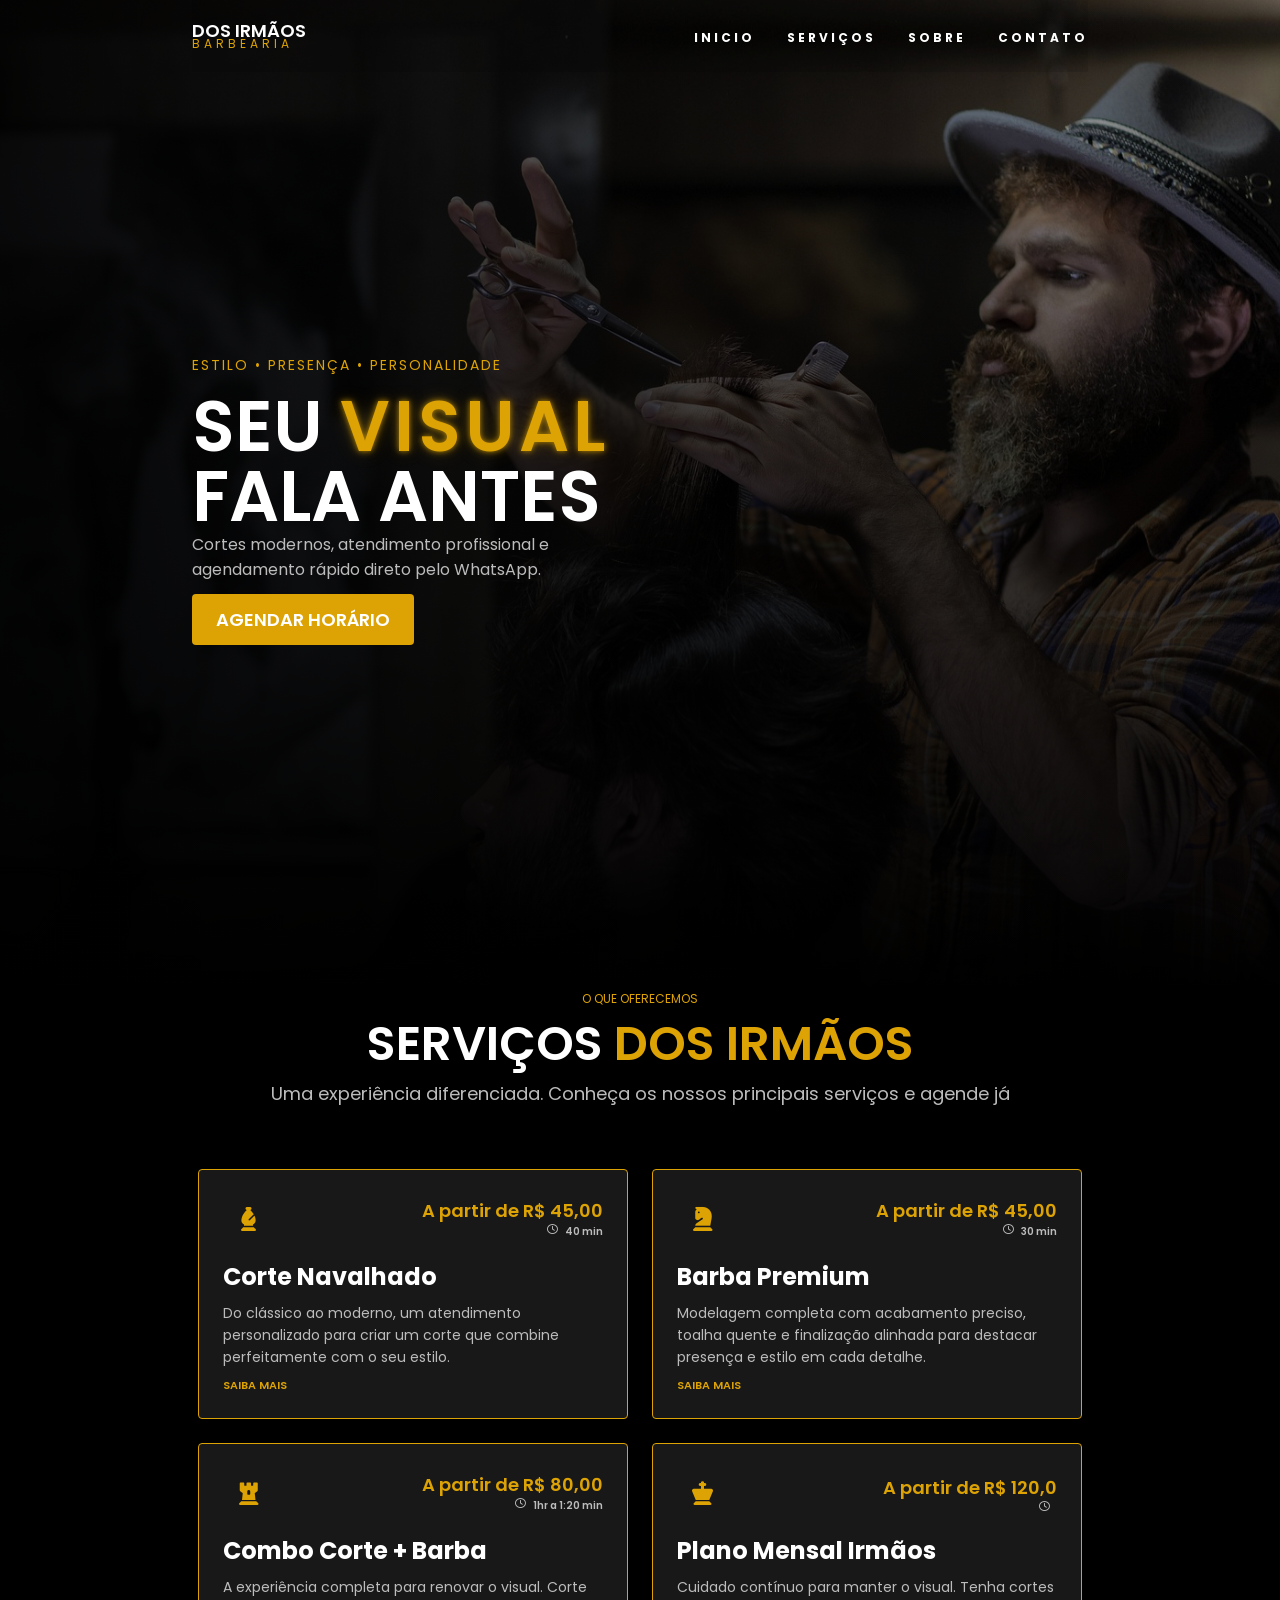
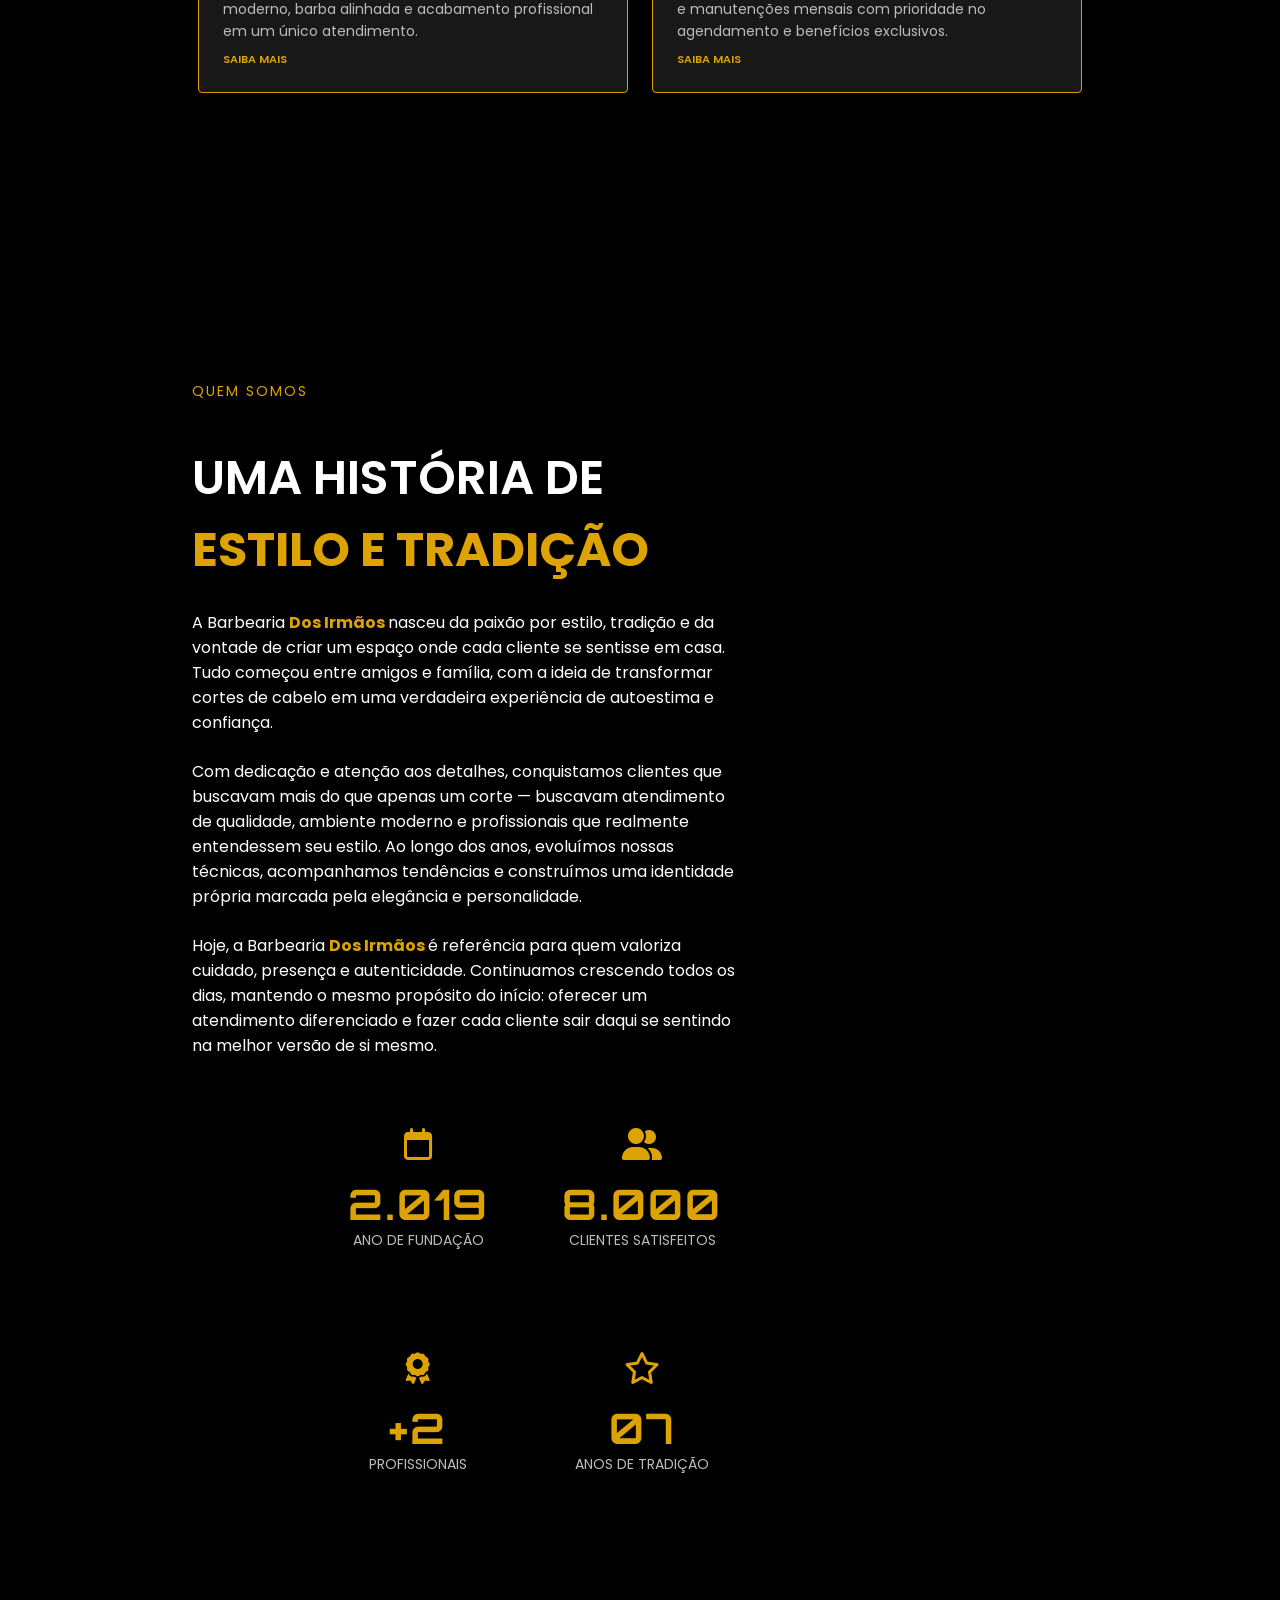
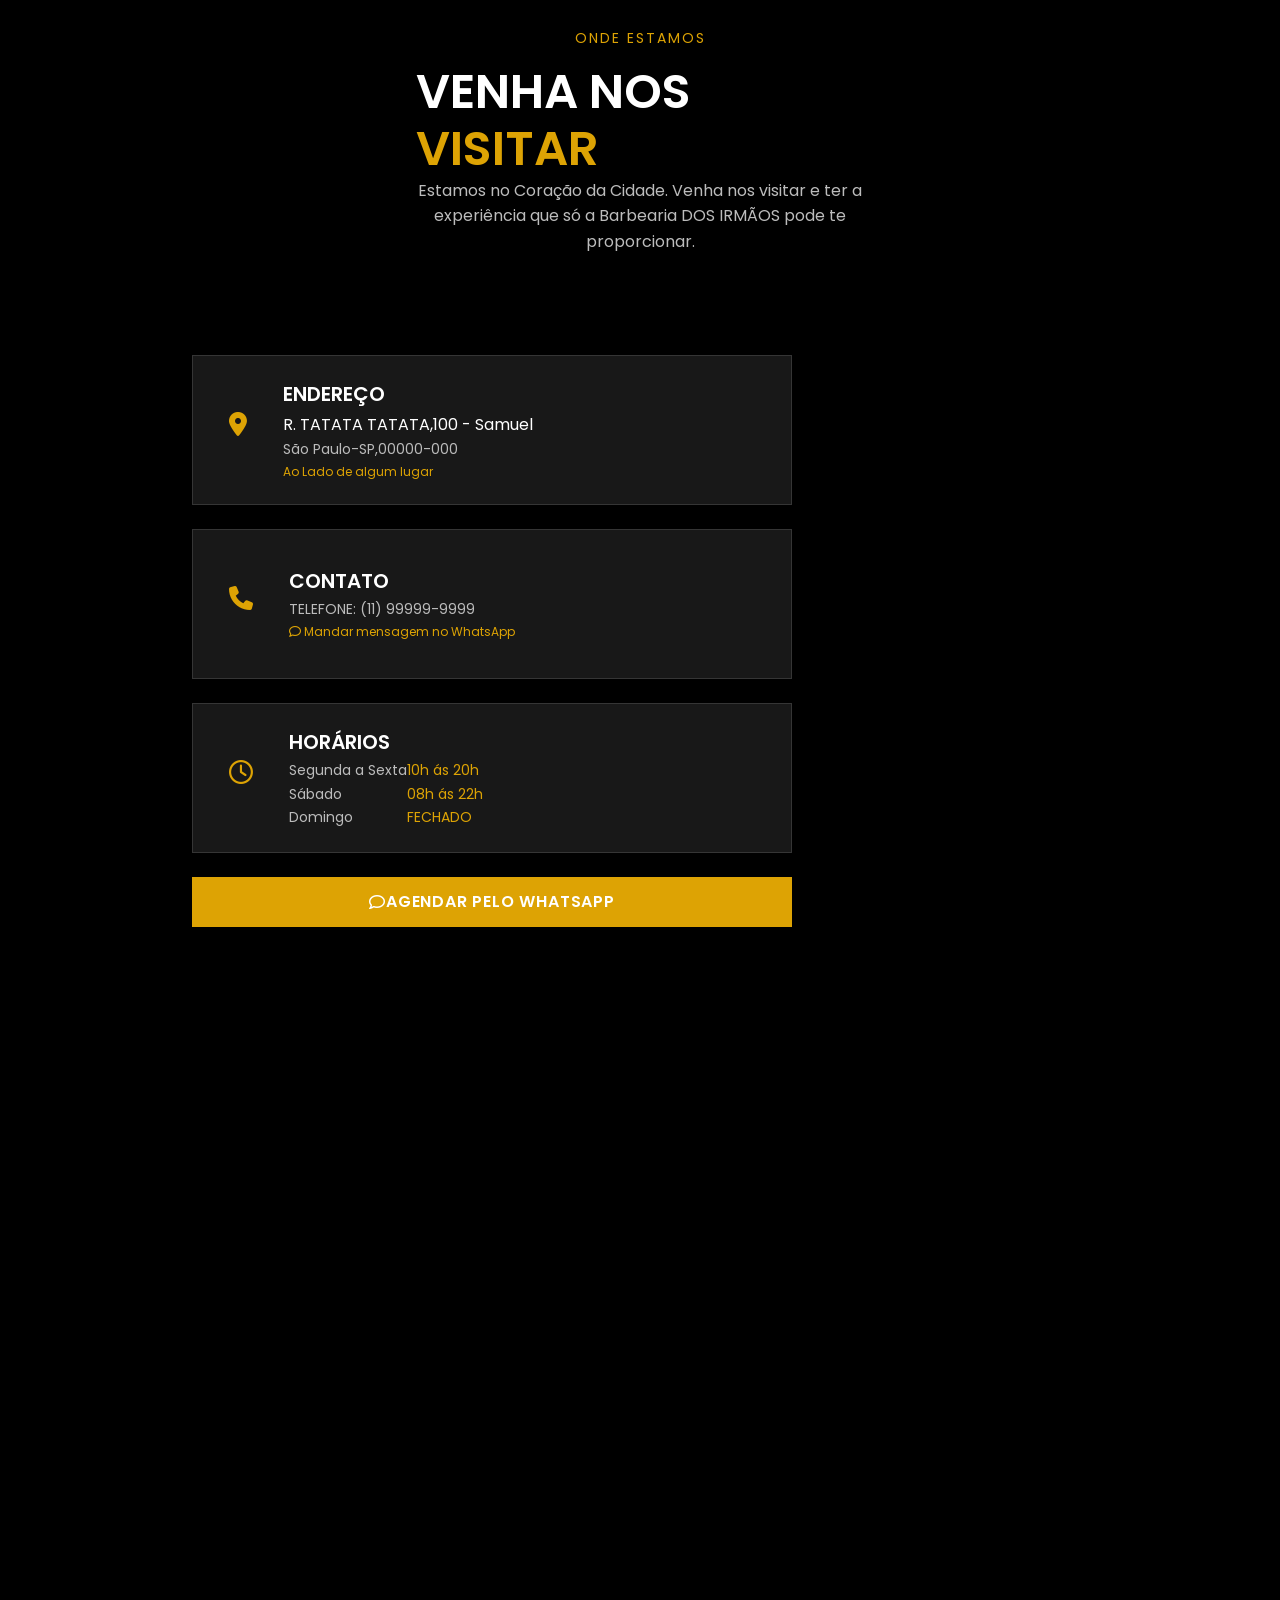
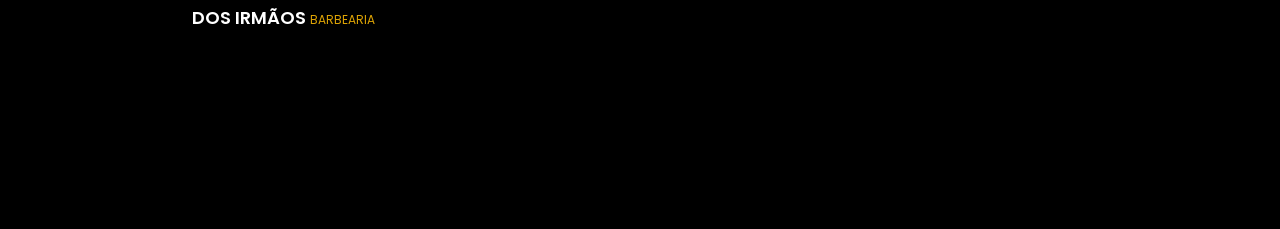
==== commit 1450aaff: "adicionei a quarta sessão (fourth-section) e estou começando o footer. A quarta-section já está resp" ====
--- a/src/index.html
+++ b/src/index.html
@@ -261,6 +261,7 @@
 
             <div class="fourth_contact">
                 <div class="contact">
+
                     <div class="card_contact">
                         <i class="card_icon fa-solid fa-location-dot"></i>
                         <div class="fourth_card_text">
@@ -269,13 +270,51 @@
                             <P class="fourth_card_text_um">São Paulo-SP,00000-000</P>
                             <p class="fourth_card_text_dois">Ao Lado de algum lugar</p>
                         </div>
-
+                    </div>
+
+                    <div class="card_contact">
+                        <i class="card_icon fa-solid fa-phone"></i>
+                        <div class="fourth_card_text">
+                            <p class="fourth_card_title">CONTATO
+                            <P class="fourth_card_text_um">TELEFONE: (11) 99999-9999</P>
+                            <p class="fourth_card_text_dois"><i class="fa-regular fa-comment"></i> Mandar mensagem no WhatsApp</p>
+                        </div>
+                    </div>
+
+                    <div class="card_contact">
+                        <i class="card_icon fa-regular fa-clock"></i>
+                        <div class="fourth_card_text">
+                            <p class="fourth_card_title">HORÁRIOS</p>
+                            
+                            <div id="horario_funcionamento">
+                                <div class="fourth_card_text_um">
+                                    <p>Segunda a Sexta</p>
+                                    <p>Sábado</p>
+                                    <p>Domingo</p>
+                                </div>
+                                <div class="fourth_card_text_dois">
+                                    <p>10h ás 20h</p>
+                                    <p>08h ás 22h</p>
+                                    <p>FECHADO</p>
+                                </div>
+
+                            </div>
+                        </div>
+                    </div>
+
+                    <div class="fourth_button">
+                        <button id="fourth_button_whats">
+                            <i class="fa-regular fa-comment"></i>
+                            <p>
+                               AGENDAR PELO WHATSAPP
+                            </p>
+                        </button>
                     </div>
                 
                 </div>
 
                 <div class="google_maps">
-                    <iframe src="https://www.google.com/maps/embed?pb=!1m18!1m12!1m3!1d29320.153525972713!2d-46.68152042485352!3d-23.278752385561283!2m3!1f0!2f0!3f0!3m2!1i1024!2i768!4f13.1!3m3!1m2!1s0x94cee5f437cf13d9%3A0xf72d28011b8a12c4!2sFazenda%20Vale%20dos%20Eucaliptos!5e0!3m2!1spt-BR!2sbr!4v1778198972930!5m2!1spt-BR!2sbr" width="500" height="300" style="border:0;" allowfullscreen="" loading="lazy" referrerpolicy="no-referrer-when-downgrade"></iframe>
+                    <iframe src="https://www.google.com/maps/embed?pb=!1m18!1m12!1m3!1d29320.153525972713!2d-46.68152042485352!3d-23.278752385561283!2m3!1f0!2f0!3f0!3m2!1i1024!2i768!4f13.1!3m3!1m2!1s0x94cee5f437cf13d9%3A0xf72d28011b8a12c4!2sFazenda%20Vale%20dos%20Eucaliptos!5e0!3m2!1spt-BR!2sbr!4v1778198972930!5m2!1spt-BR!2sbr" width="550" style="border:0;" allowfullscreen="" loading="lazy" referrerpolicy="no-referrer-when-downgrade"></iframe>
                 </div>
 
                 
@@ -283,6 +322,42 @@
 
         </div>
     </div>
+
+    <footer>
+        <div class="container">
+            <div class="footer_sobre">
+                <div id="footer_logo">
+                    <a href="/">
+                        <span id="irmaos">Dos Irmãos</span>
+                        <span id="barbearia">Barbearia</span>
+                    </a>
+                </div>
+
+                <p>Desde 2019 entregando um exelente trabalho</p>
+
+                <div id="footer_tel">
+                    <i class="fa-solid fa-phone"></i>
+                    <p>telefone: (11) 99999-9999</p>
+                </div>
+
+                <div id="footer_contact">
+                    <i class="fa-regular fa-comment"></i>
+                    <p>email: contactcontact@gmail.com</p>
+                </div>
+
+                <div></div>
+            </div>
+
+            <div class="footer_redes">
+                <h1>SIGA-NOS</h1>
+                <div id="redes">
+                    <i class="fa-brands fa-instagram"></i>
+                    <i class="fa-brands fa-facebook"></i>
+
+                </div>
+            </div>
+        </div>
+    </footer>
 
 
     <script src="nav_bar.js"></script>
--- a/src/fourth.css
+++ b/src/fourth.css
@@ -1,5 +1,6 @@
 .fourth-section {
     background-color: black;
+    padding: 100px 0;
 }
 
 .fourth-section .container {
@@ -8,10 +9,10 @@
     justify-content: center;
     flex-direction: column;
     color: white;
-    height: 120svh;
+
 }
 #fourth_text {
-    margin: 42px 0 ;
+    margin-bottom: 100px;
 
     display: flex;
     align-items: center;
@@ -57,6 +58,8 @@
     justify-content: center;
     flex-direction: column;
 
+    gap: 24px;
+
 }
 
 .card_contact {
@@ -64,7 +67,7 @@
     height: 100px;
 
     background-color: rgb(24, 24, 24);
-    border: solid 1px rgb(37, 37, 37);
+    border: solid 1px rgb(53, 53, 53);
     display: flex;
     align-items: center;
     justify-content: flex-start;
@@ -72,3 +75,102 @@
     padding: 24px;
     gap: 24px;
 }
+
+.fourth_card_text {
+    line-height: 1.7;
+}
+
+.card_icon {
+    color: rgb(221, 163, 4);
+    font-size: 24px;
+    padding: 0 12px 12px 12px;
+}
+
+.fourth_card_title {
+    font-size: 20px;
+    font-weight: 600;
+}
+
+.fourth_card_text_um {
+    color: rgb(188, 188, 188);
+    font-size: 14px;
+}
+
+.fourth_card_text_dois {
+    color: rgb(221, 163, 4);
+    font-size: 12px;
+}
+.fourth_button {
+    width: 100%;
+}
+
+#fourth_button_whats {
+    display: flex;
+    align-items: center;
+    justify-content: center;
+
+    background-color: rgb(221, 163, 4);
+    color: white;
+
+    width: 100%;
+    height: 50px;
+    border: none;
+    font-size: 16px;
+    font-weight: 600;
+    letter-spacing: 0.8px;
+    
+    transition: 0.3s;
+}
+
+#fourth_button_whats:hover {
+    color: rgb(221, 163, 4);
+    background-color: white;
+
+    cursor: pointer;
+}
+
+.google_maps iframe {
+    width: 550px;
+    height: 570px;
+}
+
+#horario_funcionamento {
+    display: flex;
+    justify-content: space-between;
+}
+
+#horario_funcionamento .fourth_card_text_dois {
+    font-size: 14px;
+}
+
+
+@media (max-width: 999px) {
+
+    #fourth_text {
+        width: 100%;
+    }
+
+    #fourth_text h1 {
+        font-size: 40px;
+        text-align: center;
+    }
+
+    .fourth_contact {
+        flex-direction: column;
+        gap: 40px;
+    }
+
+    .card_contact {
+        width: 100%;
+    }
+
+    .fourth_card_title {
+        font-size: 18px;
+    }
+
+    .google_maps iframe {
+        width: 100%;
+        height: 400px;
+    }
+
+}
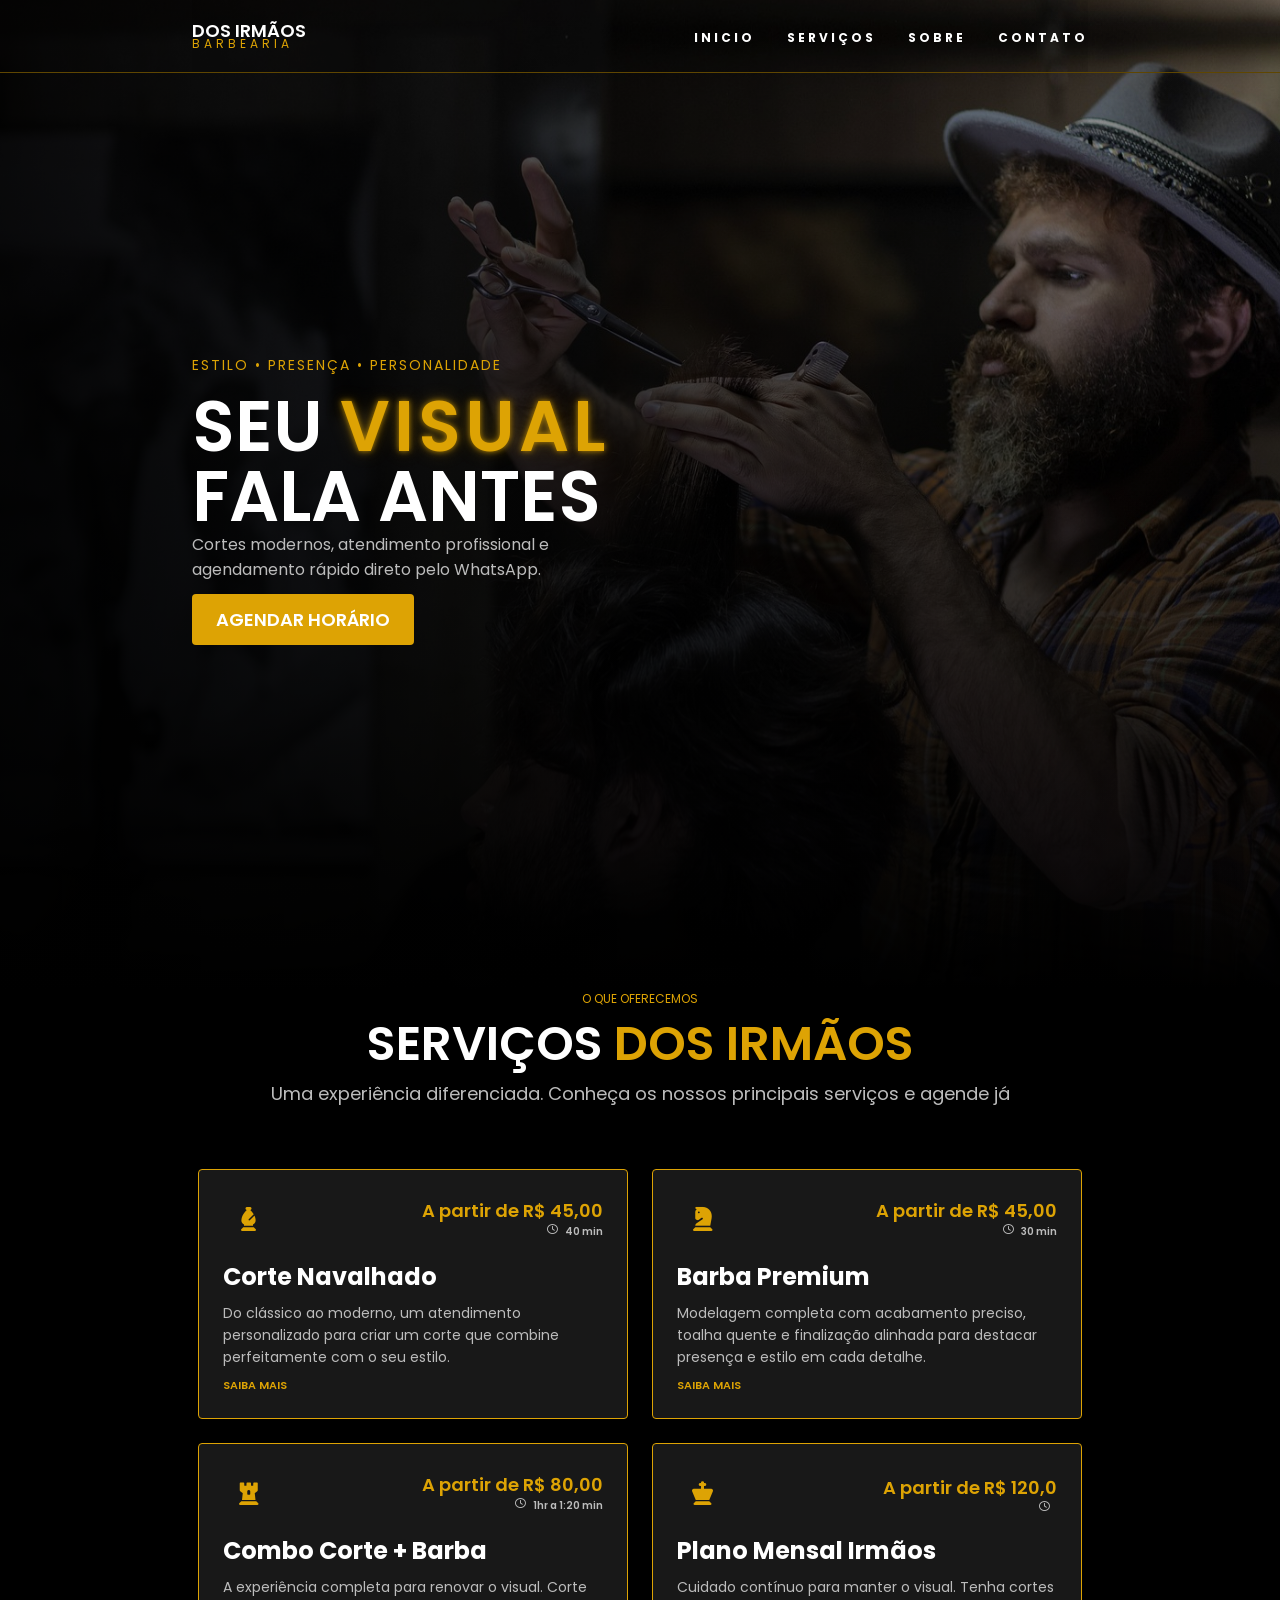
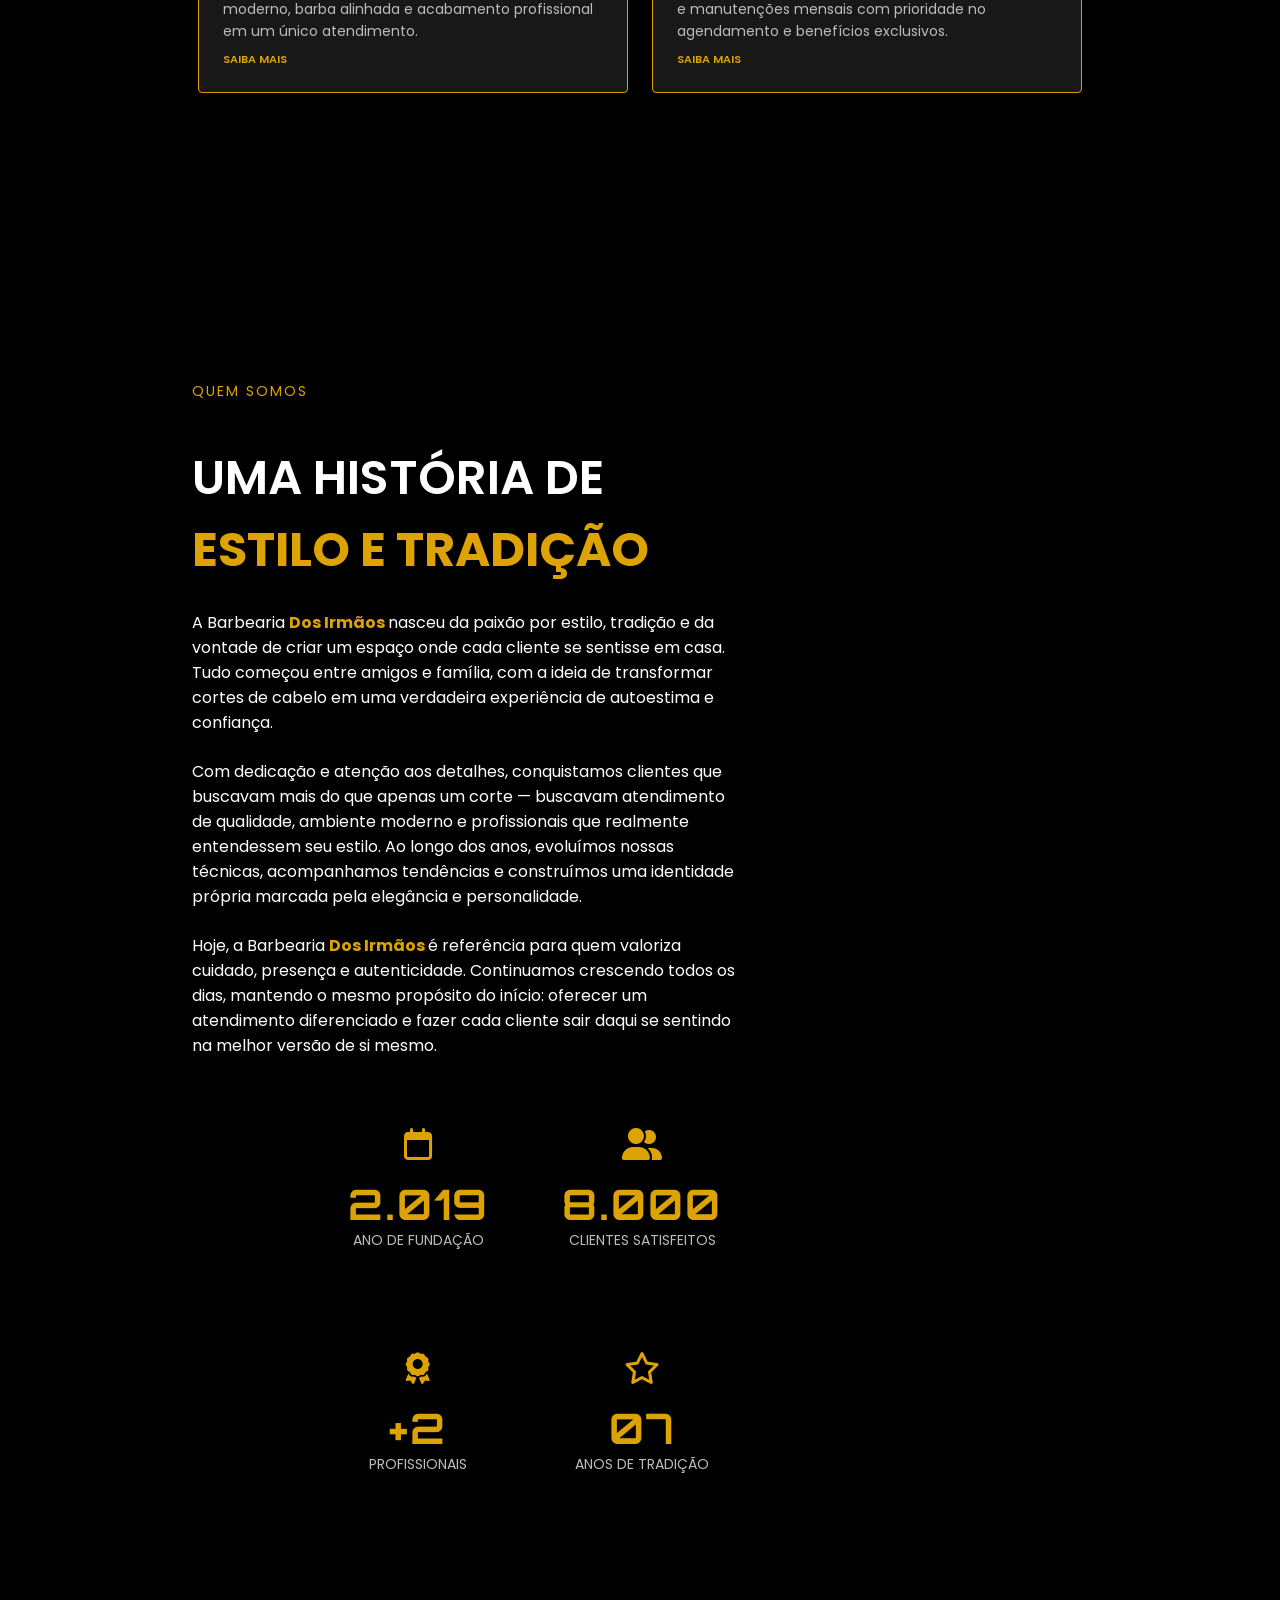
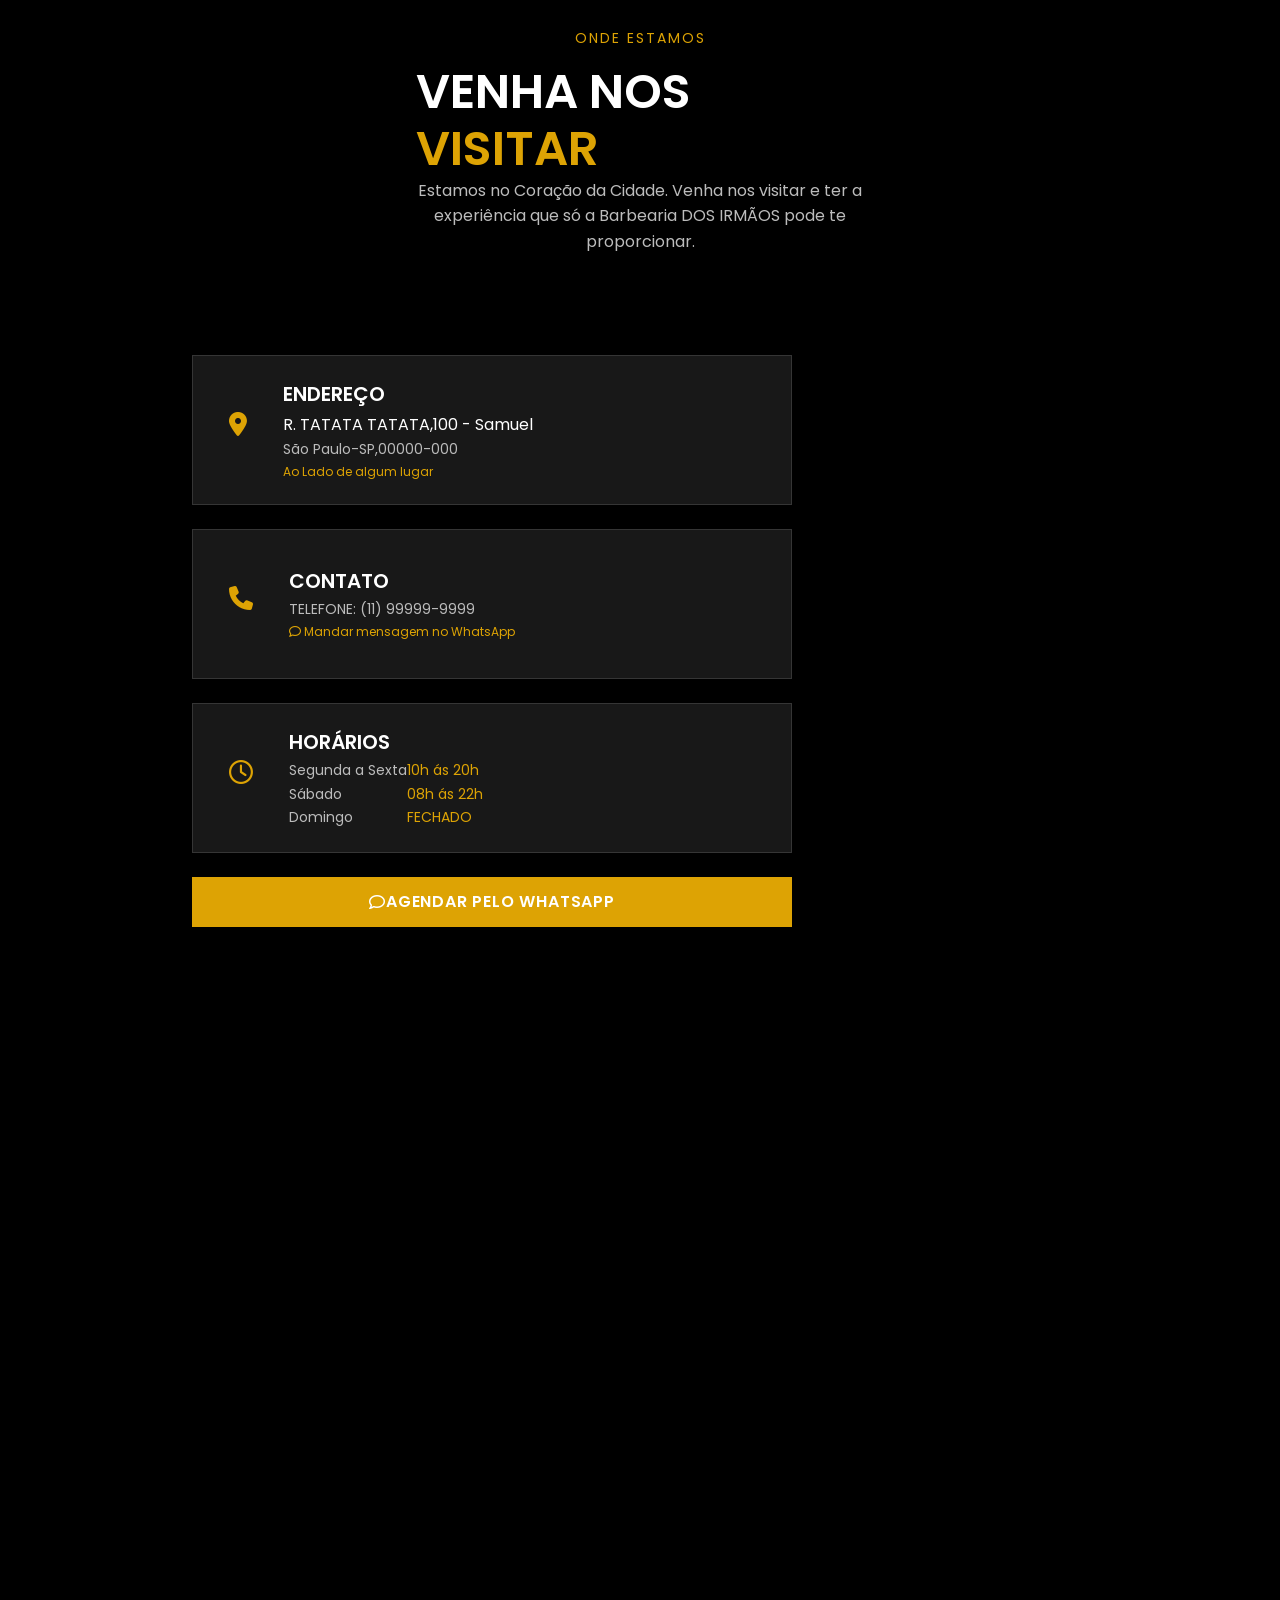
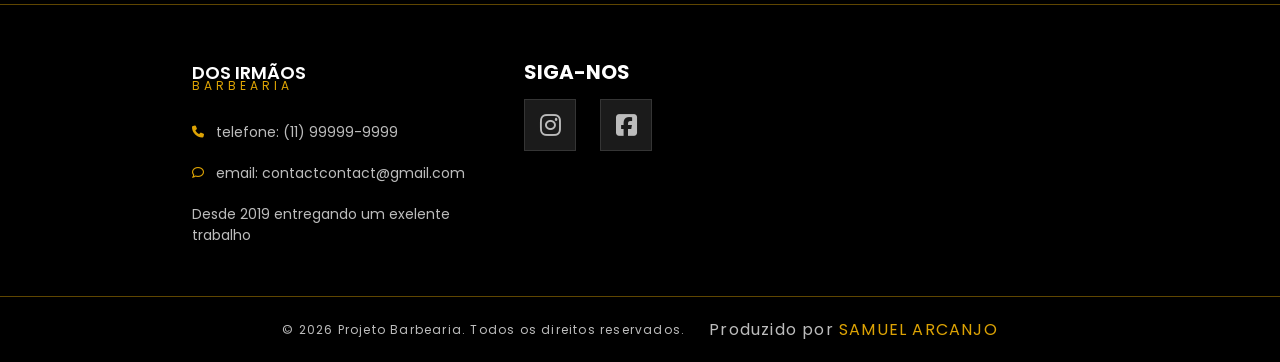
==== commit 162a3940: "Finalmente. Projeto completo. Footer completo. Tudo completo e responsivo" ====
--- a/src/index.html
+++ b/src/index.html
@@ -9,6 +9,7 @@
     <link rel="stylesheet" href="second.css">
     <link rel="stylesheet" href="third.css">
     <link rel="stylesheet" href="fourth.css">
+    <link rel="stylesheet" href="footer.css">
 
     <title>Babearia Logo</title>
 </head>
@@ -30,17 +31,17 @@
                     </div>
                     <div class="nav_list">
                         <ul>
-                            <li><a href="/">Inicio</a></li>
-                            <li><a href="/">Serviços</a></li>
-                            <li><a href="/">Sobre</a></li>
-                            <li><a href="/">Contato</a></li>
+                            <li><a href="#inicio">Inicio</a></li>
+                            <li><a href="#servicos">Serviços</a></li>
+                            <li><a href="#sobre">Sobre</a></li>
+                            <li><a href="#contato">Contato</a></li>
                         </ul>
                     </div>
                 </div>
             </nav>
         </header>
 
-        <div class="hero-section">
+        <div class="hero-section" id="inicio">
             <div class="container">
                 <div id="hero-text">
                     <div id="text_um">
@@ -61,7 +62,7 @@
         </div>
     </div>
 
-    <div class="second-section">
+    <div class="second-section" id="servicos">
         <div class="container">
 
             <div id="second_text">
@@ -189,7 +190,7 @@
     </div>
 
 
-    <div class="third-section">
+    <div class="third-section" id="sobre">
         <div class="container">
             <div id="third_history">
 
@@ -246,7 +247,7 @@
         </div>
     </div>
 
-    <div class="fourth-section">
+    <div class="fourth-section" id="contato">
         <div class="container">
             <div id="fourth_text">
                 <p id="fourth_text_um">ONDE ESTAMOS</p>
@@ -327,23 +328,23 @@
         <div class="container">
             <div class="footer_sobre">
                 <div id="footer_logo">
-                    <a href="/">
+                    <p>
                         <span id="irmaos">Dos Irmãos</span>
                         <span id="barbearia">Barbearia</span>
-                    </a>
+                    </p>
+                </div>
+
+                <div class="footer_tel">
+                    <i class="footer_card_icon fa-solid fa-phone"></i>
+                    <p>telefone: (11) 99999-9999</p>
+                </div>
+
+                <div class="footer_contact">
+                    <i class="footer_card_icon fa-regular fa-comment"></i>
+                    <p>email: contactcontact@gmail.com</p>
                 </div>
 
                 <p>Desde 2019 entregando um exelente trabalho</p>
-
-                <div id="footer_tel">
-                    <i class="fa-solid fa-phone"></i>
-                    <p>telefone: (11) 99999-9999</p>
-                </div>
-
-                <div id="footer_contact">
-                    <i class="fa-regular fa-comment"></i>
-                    <p>email: contactcontact@gmail.com</p>
-                </div>
 
                 <div></div>
             </div>
@@ -352,14 +353,18 @@
                 <h1>SIGA-NOS</h1>
                 <div id="redes">
                     <i class="fa-brands fa-instagram"></i>
-                    <i class="fa-brands fa-facebook"></i>
+                    <i class="fa-brands fa-square-facebook"></i>
 
                 </div>
             </div>
         </div>
     </footer>
 
-
+    <div id="direitos_autorais">
+        <p id="autorais" >© 2026 Projeto Barbearia. Todos os direitos reservados.</p>
+
+        <p>Produzido por <a href="">Samuel Arcanjo</a></p>
+    </div>
     <script src="nav_bar.js"></script>
 </body>
 </html>
--- a/src/nav_bar.css
+++ b/src/nav_bar.css
@@ -21,6 +21,7 @@
     position: fixed;
     top: 0;
     left: 0;
+    border-bottom: solid 1px rgb(95, 70, 1);
 
     width: 100%;
     z-index: 1000;
--- a/src/footer.css
+++ b/src/footer.css
@@ -0,0 +1,143 @@
+footer {
+    background-color: rgb(0, 0, 0);
+    border-top: solid 1px rgb(95, 70, 1);
+    padding: 40px 0 ;
+    color: white;
+}
+
+footer .container {
+    display: flex;
+    align-items: flex-start;
+    justify-content: flex-start;
+    flex-wrap: wrap;
+
+    gap: 32px;
+
+}
+.footer_sobre {
+    width: 300px;
+}
+#footer_logo p {
+    display: flex;
+    flex-direction: column;
+    line-height: 0.9;
+}
+#footer_logo {
+    margin: 0px;
+    padding: 10px 0 ;
+    font-size: 24px;
+    text-transform: uppercase;
+    letter-spacing: 4px;
+}
+
+#footer_logo p {
+    color: white;
+}
+
+.footer_sobre p {
+    padding: 10px 0 ;
+    font-size: 14px;
+    color: rgb(188, 188, 188);
+}
+
+.footer_tel {
+    display: flex;
+    align-items: center;
+    justify-content: flex-start;
+    gap: 12px;
+}
+
+.footer_contact {
+    display: flex;
+    align-items: center;
+    justify-content: flex-start;
+    gap: 12px;
+}
+
+.footer_card_icon {
+    font-size: 12px;
+    color: rgb(221, 163, 4);
+}
+.footer_redes {
+    display: flex;
+    flex-direction: column;
+}
+.footer_redes h1 {
+    padding: 12px 0 ;
+    font-size: 20px;
+}
+
+#redes {
+    display: flex;
+    align-items: center;
+    justify-content: center;
+    gap: 24px;
+    
+}
+
+#redes i {
+    display: flex;
+    align-items: center;
+    justify-content: center;
+    height: 50px;
+    width: 50px;
+
+    font-size: 24px;
+    color: rgb(188, 188, 188);
+
+    background-color: rgb(27, 27, 27);
+    border: solid 1px rgb(53, 53, 53);
+
+    transition: 0.3s;
+}
+#redes i:hover {
+    background-color: rgb(221, 163, 4);
+    color: white;
+    cursor: pointer;
+}
+
+@media (max-width: 999px) {
+    footer .container {
+        display: flex;
+        flex-direction: column;
+        gap: 40px;
+    }
+
+    #redes {
+        padding-bottom: 60px;
+    }
+    
+}
+
+#direitos_autorais {
+    display: flex;
+    align-items: center;
+    justify-content: center;
+    text-align: center;
+    flex-wrap: wrap;
+    padding: 20px;
+    gap: 24px;
+    letter-spacing: 1.2px;
+
+    color: rgb(188, 188, 188);
+    border-top: solid 1px rgb(95, 70, 1);
+
+}
+
+#autorais {
+    font-size: 12px;
+}
+
+#direitos_autorais p {
+    line-height: 1.6;
+}
+
+#direitos_autorais a {
+    color: rgb(221, 163, 4);
+
+    transition: 0.3s;
+}
+#direitos_autorais a:hover {
+    cursor: pointer;
+    color: white;
+}
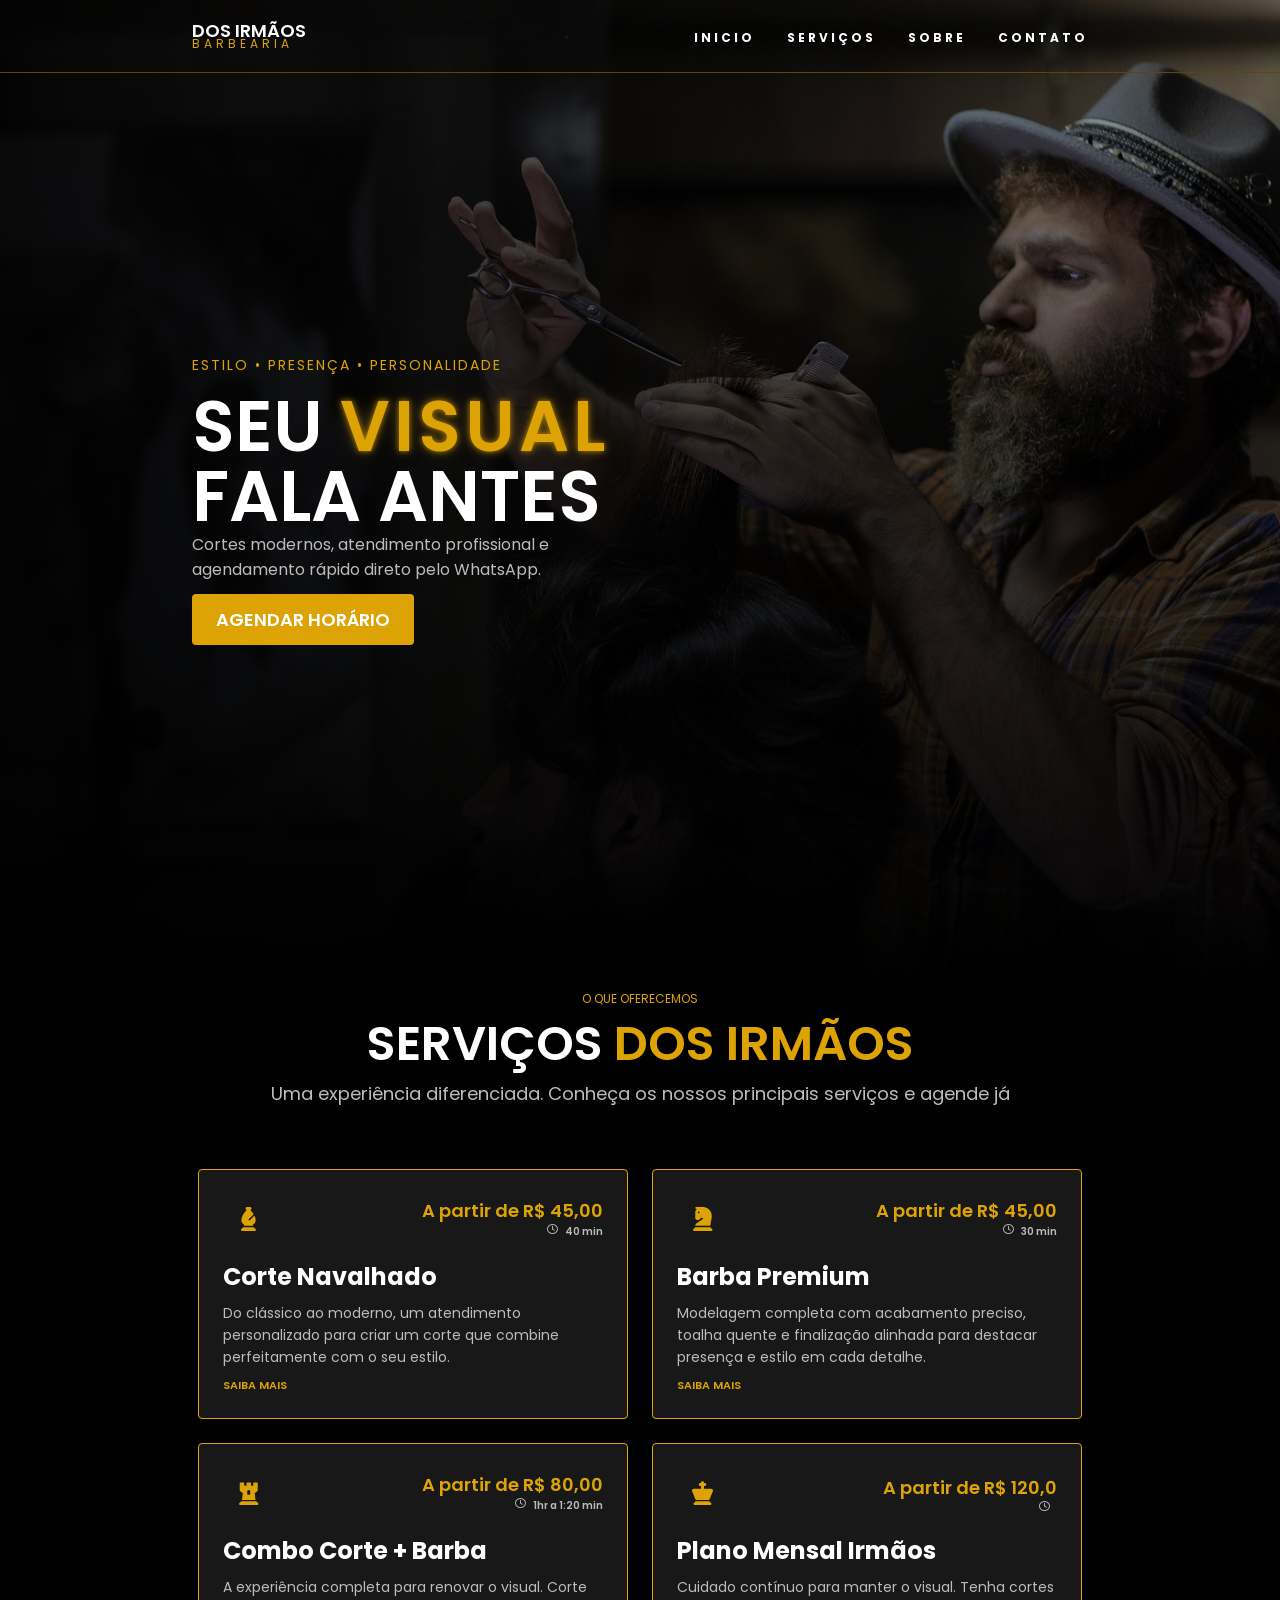
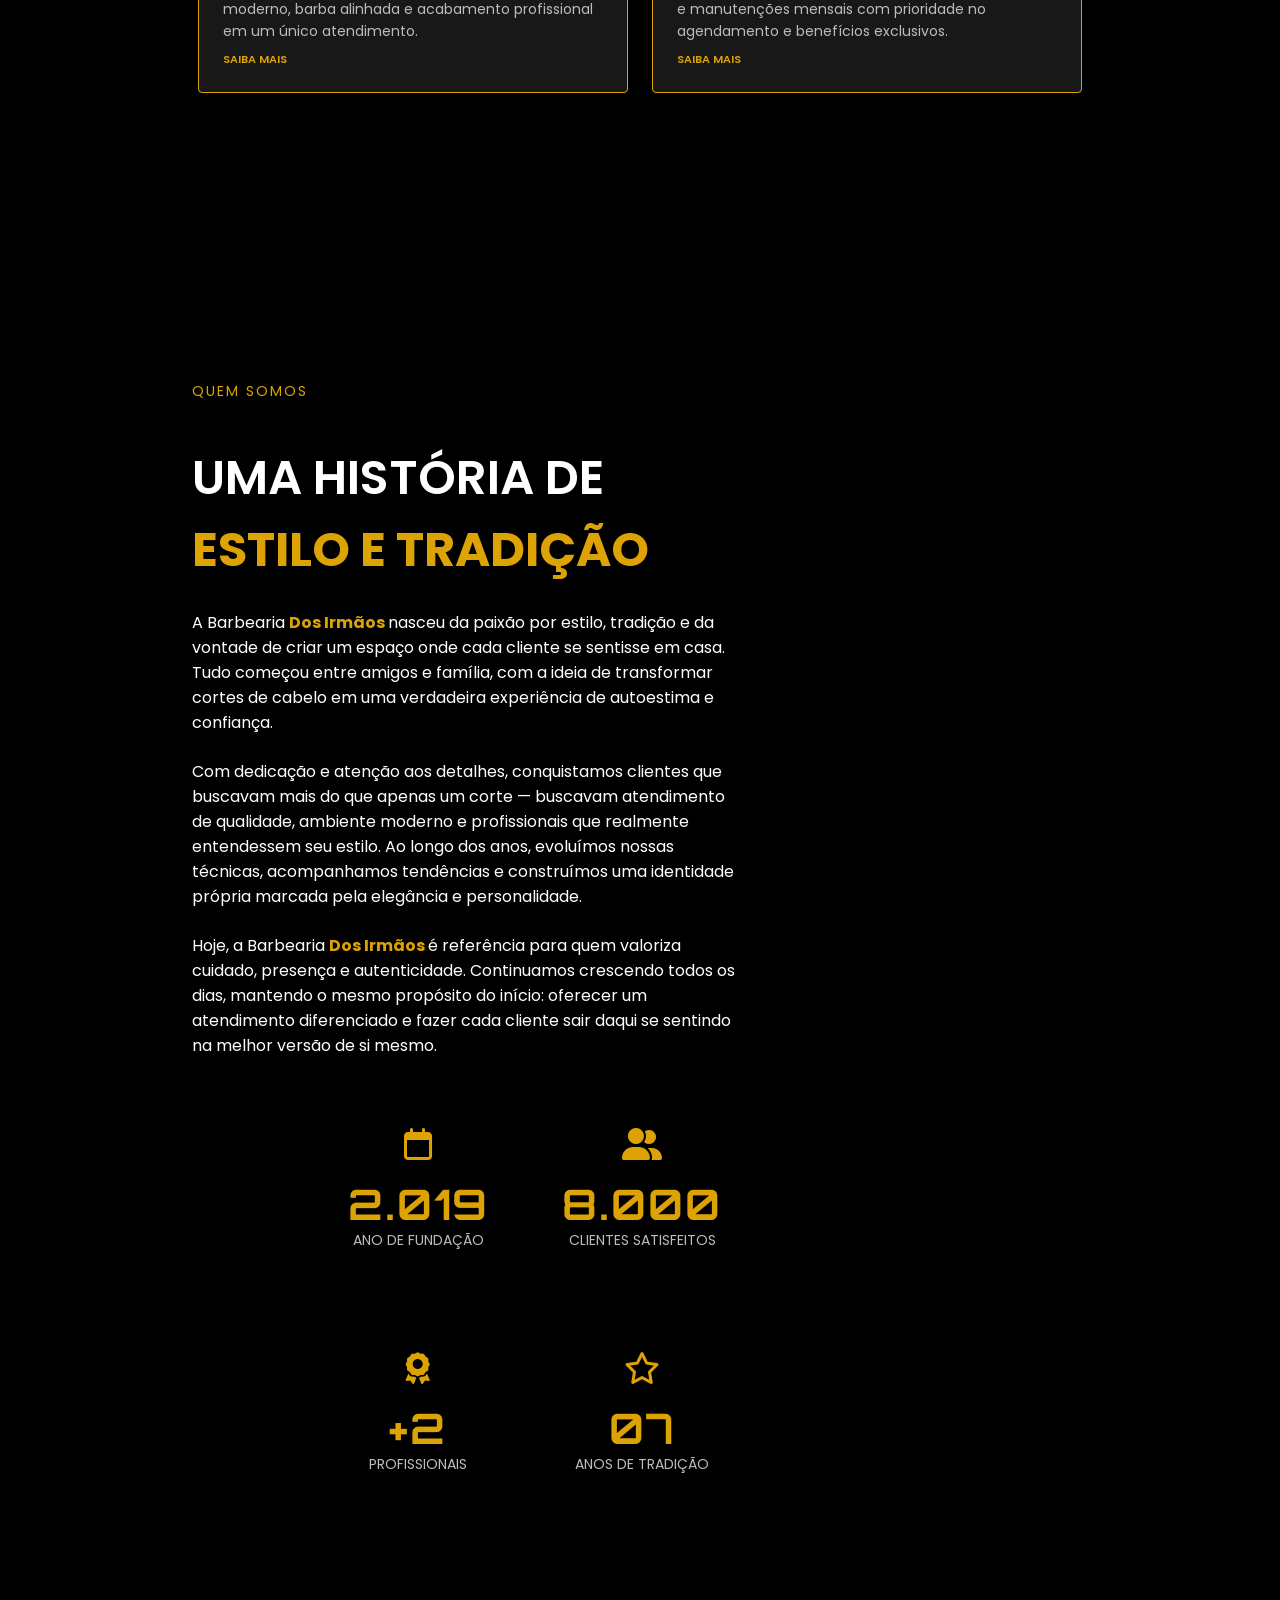
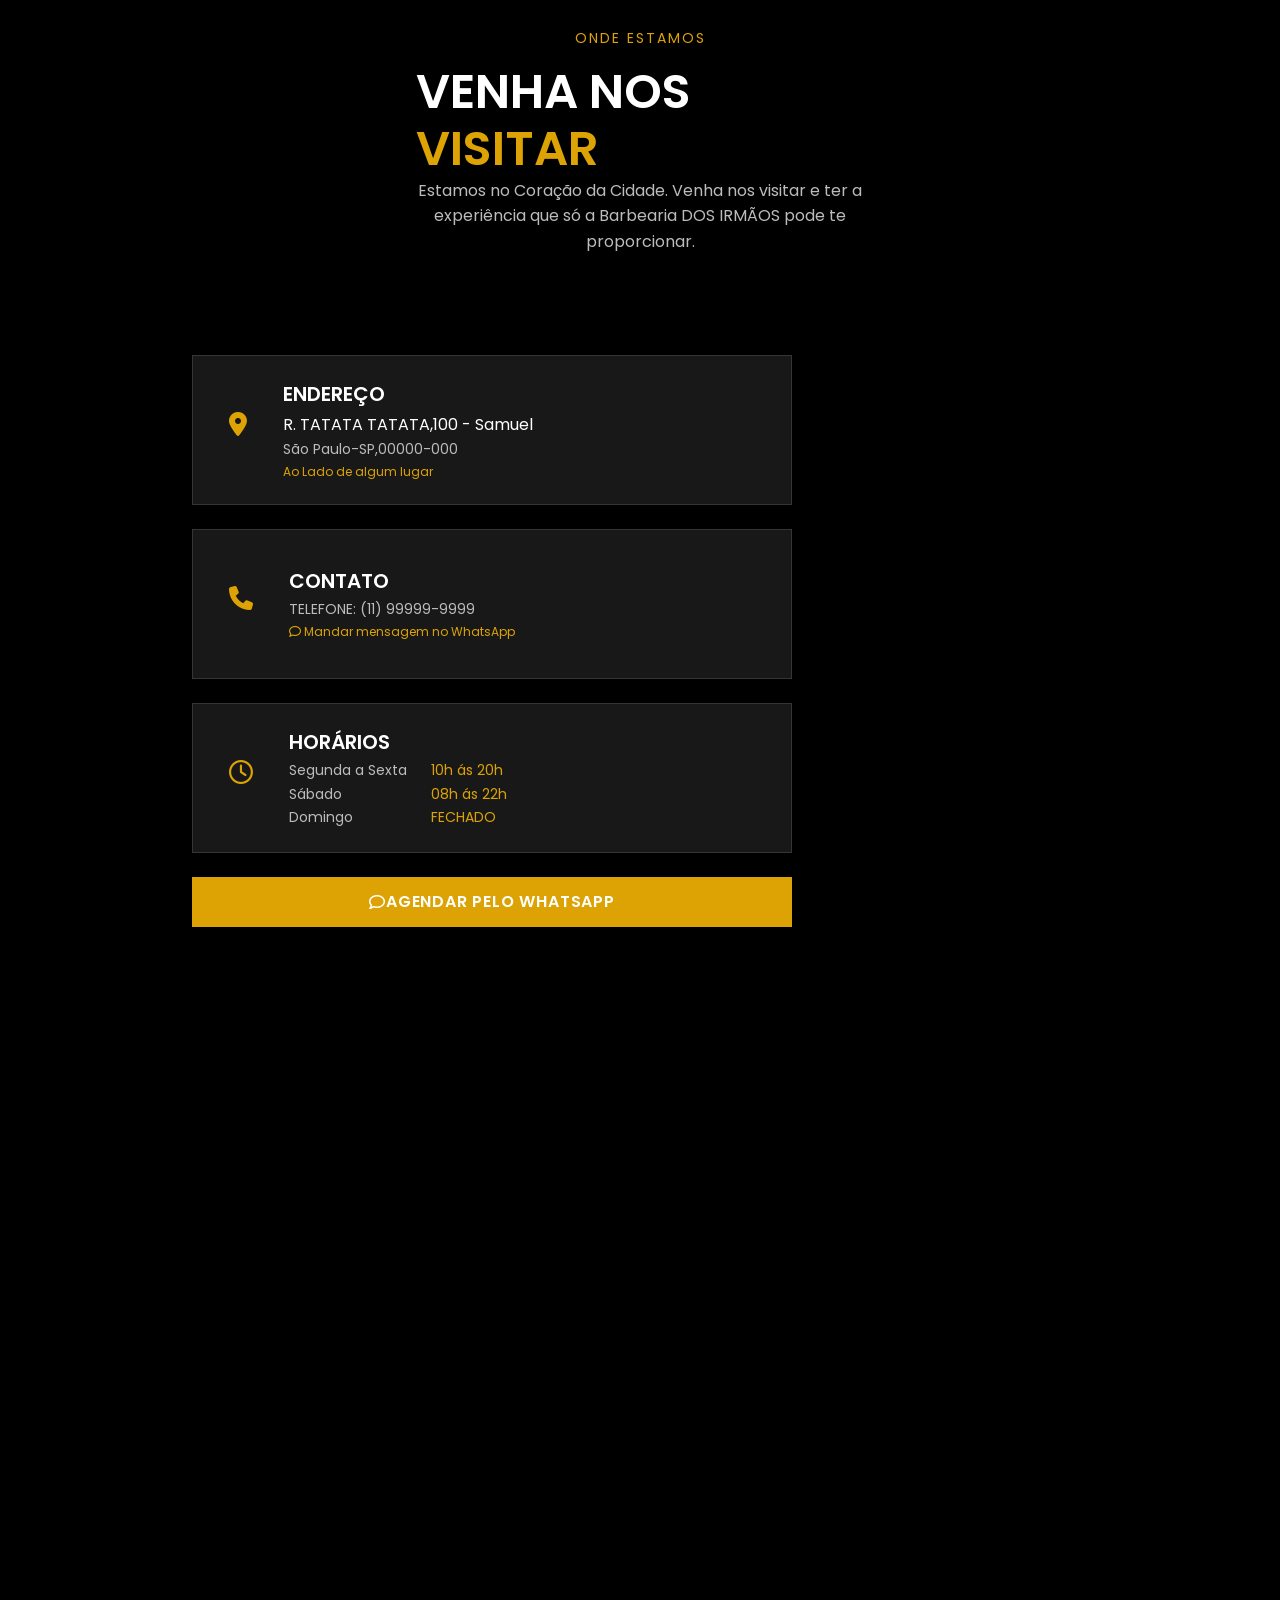
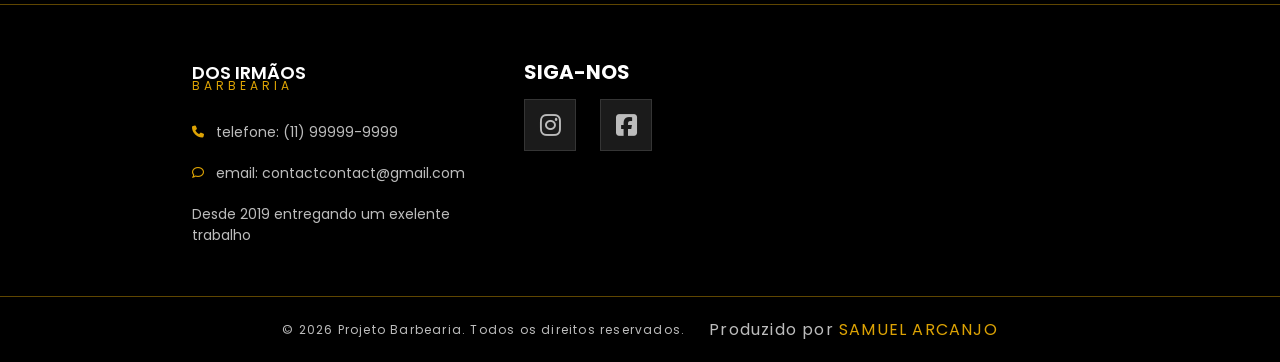
==== commit 5bec79f8: "Fim" ====
--- a/src/index.html
+++ b/src/index.html
@@ -10,6 +10,7 @@
     <link rel="stylesheet" href="third.css">
     <link rel="stylesheet" href="fourth.css">
     <link rel="stylesheet" href="footer.css">
+    <link rel="stylesheet" href="final_efects.css">
 
     <title>Babearia Logo</title>
 </head>
@@ -43,7 +44,7 @@
 
         <div class="hero-section" id="inicio">
             <div class="container">
-                <div id="hero-text">
+                <div id="hero-text" class="hidden">
                     <div id="text_um">
                         <p>ESTILO • PRESENÇA • PERSONALIDADE</p>
                     </div>
@@ -81,7 +82,7 @@
 
             <div class="cards">
                 
-                <div class="card">
+                <div class="card hidden">
                     <div id="hero_card">
                         <i class="fa-solid fa-chess-bishop icon_card"></i>
 
@@ -107,7 +108,7 @@
                     </div>
                 </div>
 
-                <div class="card">
+                <div class="card hidden">
                     <div id="hero_card">
                         <i class="fa-solid fa-chess-knight icon_card"></i>
 
@@ -133,7 +134,7 @@
                     </div>
                 </div>
 
-                <div class="card">
+                <div class="card hidden">
                     <div id="hero_card">
                         <i class="fa-solid fa-chess-rook icon_card"></i>
 
@@ -159,7 +160,7 @@
                     </div>
                 </div>
 
-                <div class="card">
+                <div class="card hidden">
                     <div id="hero_card">
                         <i class="fa-solid fa-chess-king icon_card"></i>
 
@@ -210,7 +211,7 @@
 
             <div class="third_cards">
 
-                <div class="third_card">
+                <div class="third_card hidden">
                     <i class="third_icon fa-regular fa-calendar"></i>
 
                     <h1 class="num-font">2.019</h1>
@@ -218,7 +219,7 @@
                     <p>ANO DE FUNDAÇÃO</p>
                 </div>
 
-                <div class="third_card">
+                <div class="third_card hidden">
                     <i class="third_icon fa-solid fa-user-group"></i>
 
                     <h1 class="num-font">8.000</h1>
@@ -226,7 +227,7 @@
                     <p>CLIENTES SATISFEITOS</p>
                 </div>
 
-                <div class="third_card">
+                <div class="third_card hidden">
                     <i class="third_icon fa-solid fa-award"></i>
 
                     <h1 class="num-font">+2</h1>
@@ -234,7 +235,7 @@
                     <p>PROFISSIONAIS</p>
                 </div>
 
-                <div class="third_card">
+                <div class="third_card hidden">
                     <i class="third_icon fa-regular fa-star"></i>
 
                     <h1 class="num-font">07</h1>
@@ -263,7 +264,7 @@
             <div class="fourth_contact">
                 <div class="contact">
 
-                    <div class="card_contact">
+                    <div class="card_contact hidden">
                         <i class="card_icon fa-solid fa-location-dot"></i>
                         <div class="fourth_card_text">
                             <p class="fourth_card_title">ENDEREÇO</p>
@@ -273,7 +274,7 @@
                         </div>
                     </div>
 
-                    <div class="card_contact">
+                    <div class="card_contact hidden">
                         <i class="card_icon fa-solid fa-phone"></i>
                         <div class="fourth_card_text">
                             <p class="fourth_card_title">CONTATO
@@ -282,7 +283,7 @@
                         </div>
                     </div>
 
-                    <div class="card_contact">
+                    <div class="card_contact hidden">
                         <i class="card_icon fa-regular fa-clock"></i>
                         <div class="fourth_card_text">
                             <p class="fourth_card_title">HORÁRIOS</p>
--- a/src/fourth.css
+++ b/src/fourth.css
@@ -137,6 +137,7 @@
 #horario_funcionamento {
     display: flex;
     justify-content: space-between;
+    gap: 24px;
 }
 
 #horario_funcionamento .fourth_card_text_dois {
--- a/src/final_efects.css
+++ b/src/final_efects.css
@@ -0,0 +1,13 @@
+.hidden {
+    opacity: 0;
+    filter: blur(2px);
+    transform: translateY(50px);
+
+    transition: all 1s;
+}
+
+.show {
+    opacity: 1;
+    filter: blur(0);
+    transform: translateY(0);
+}
